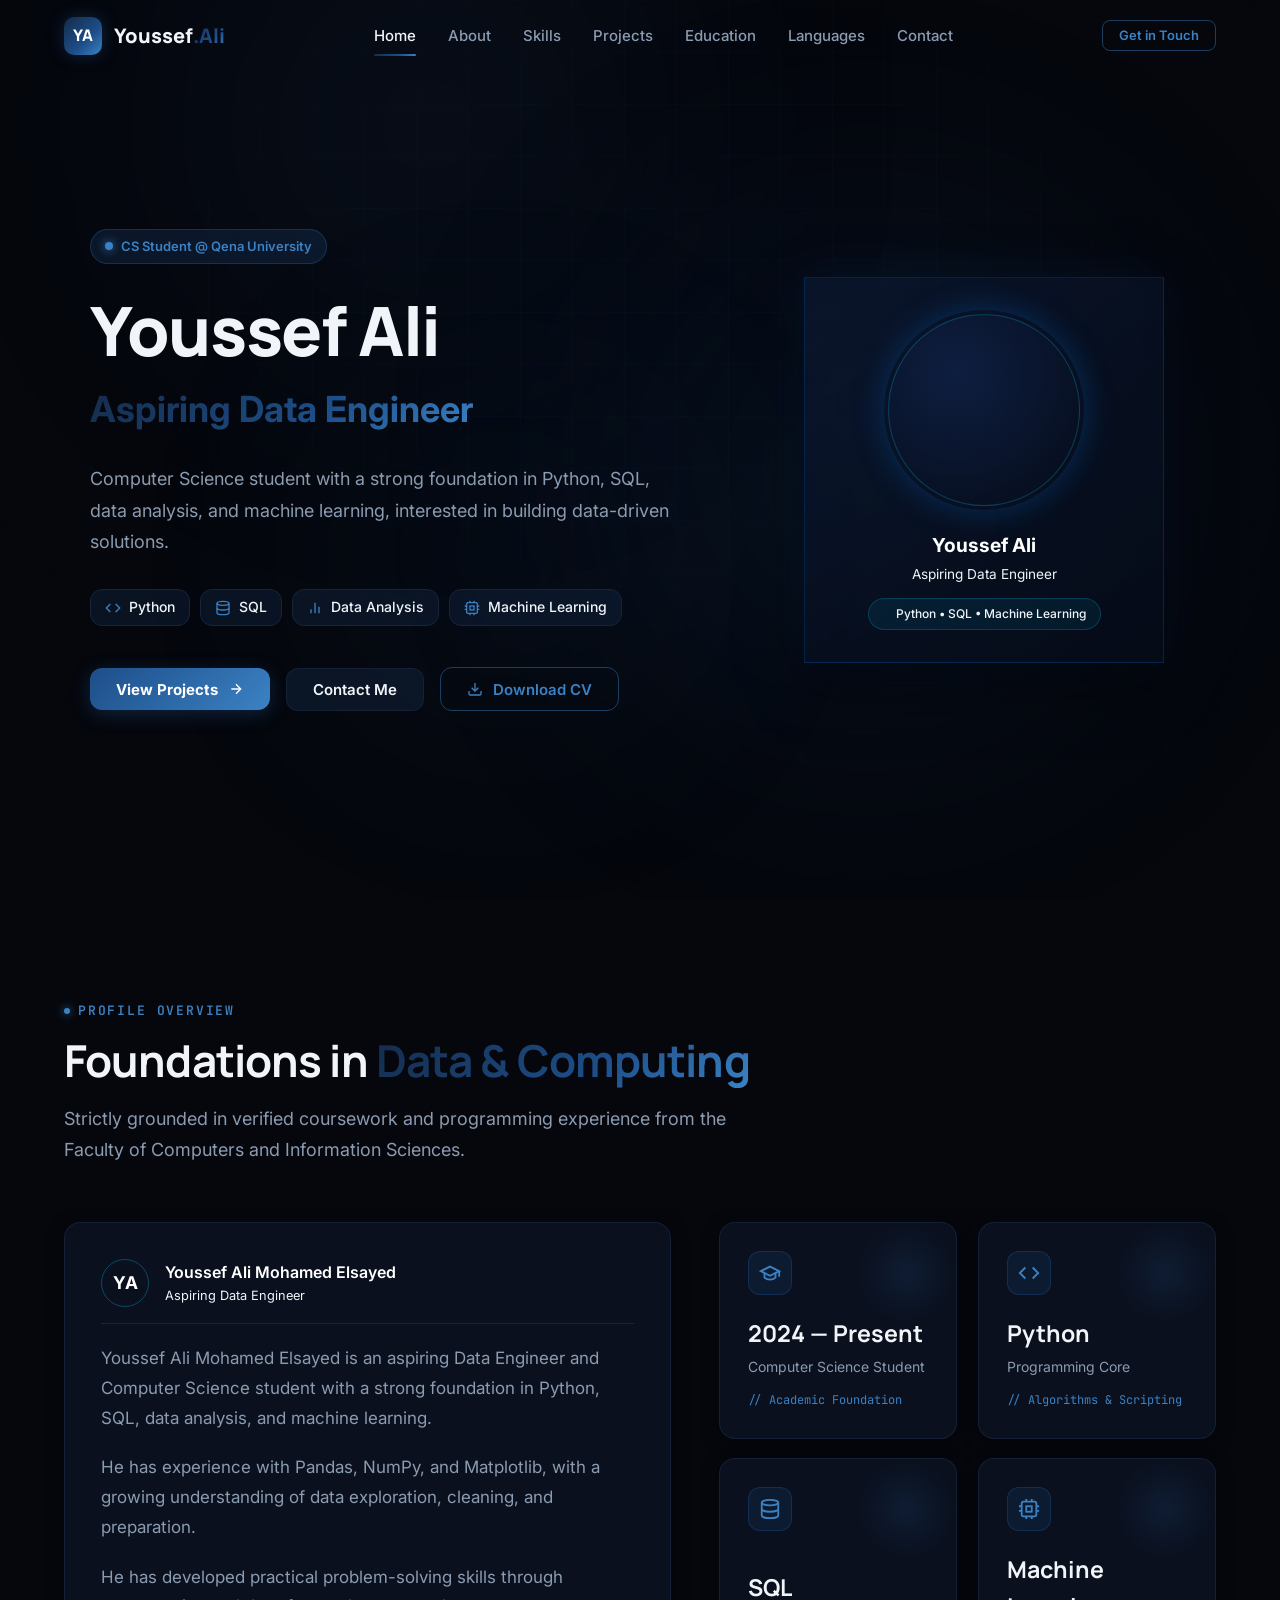
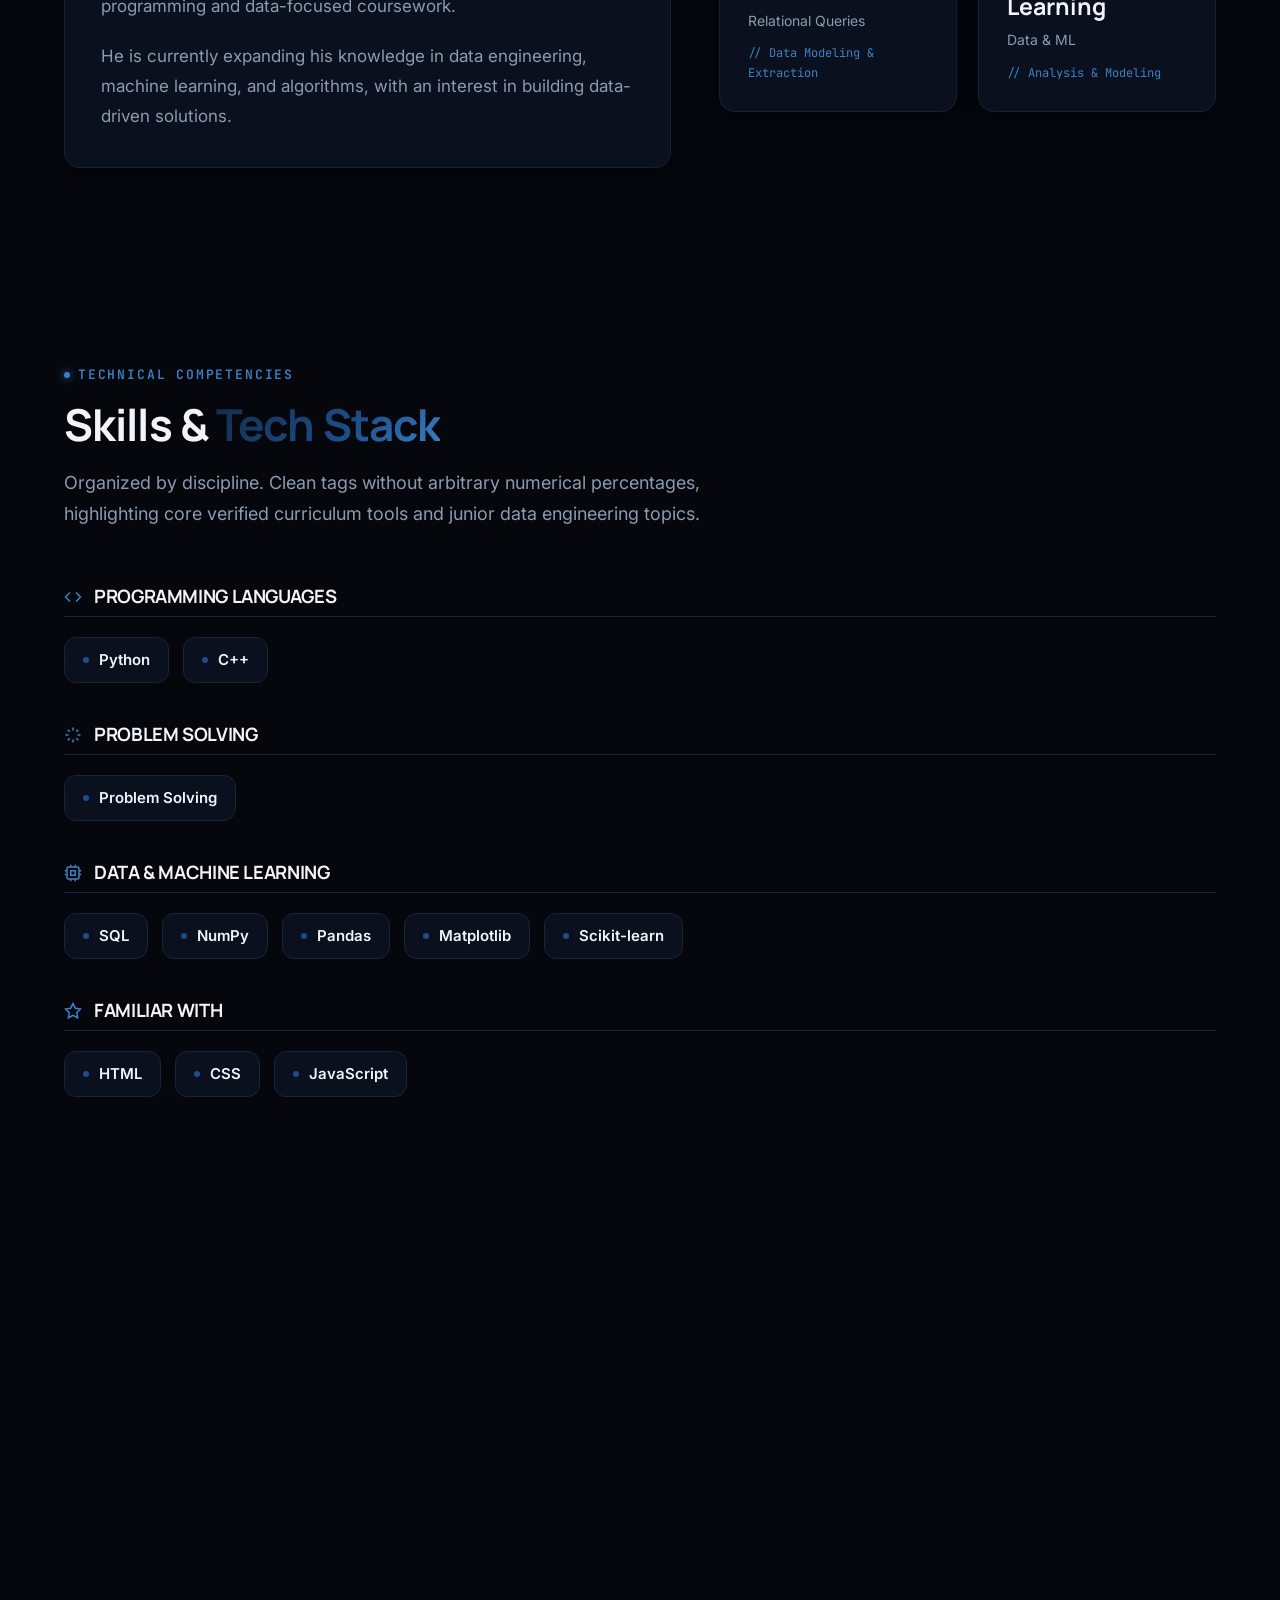
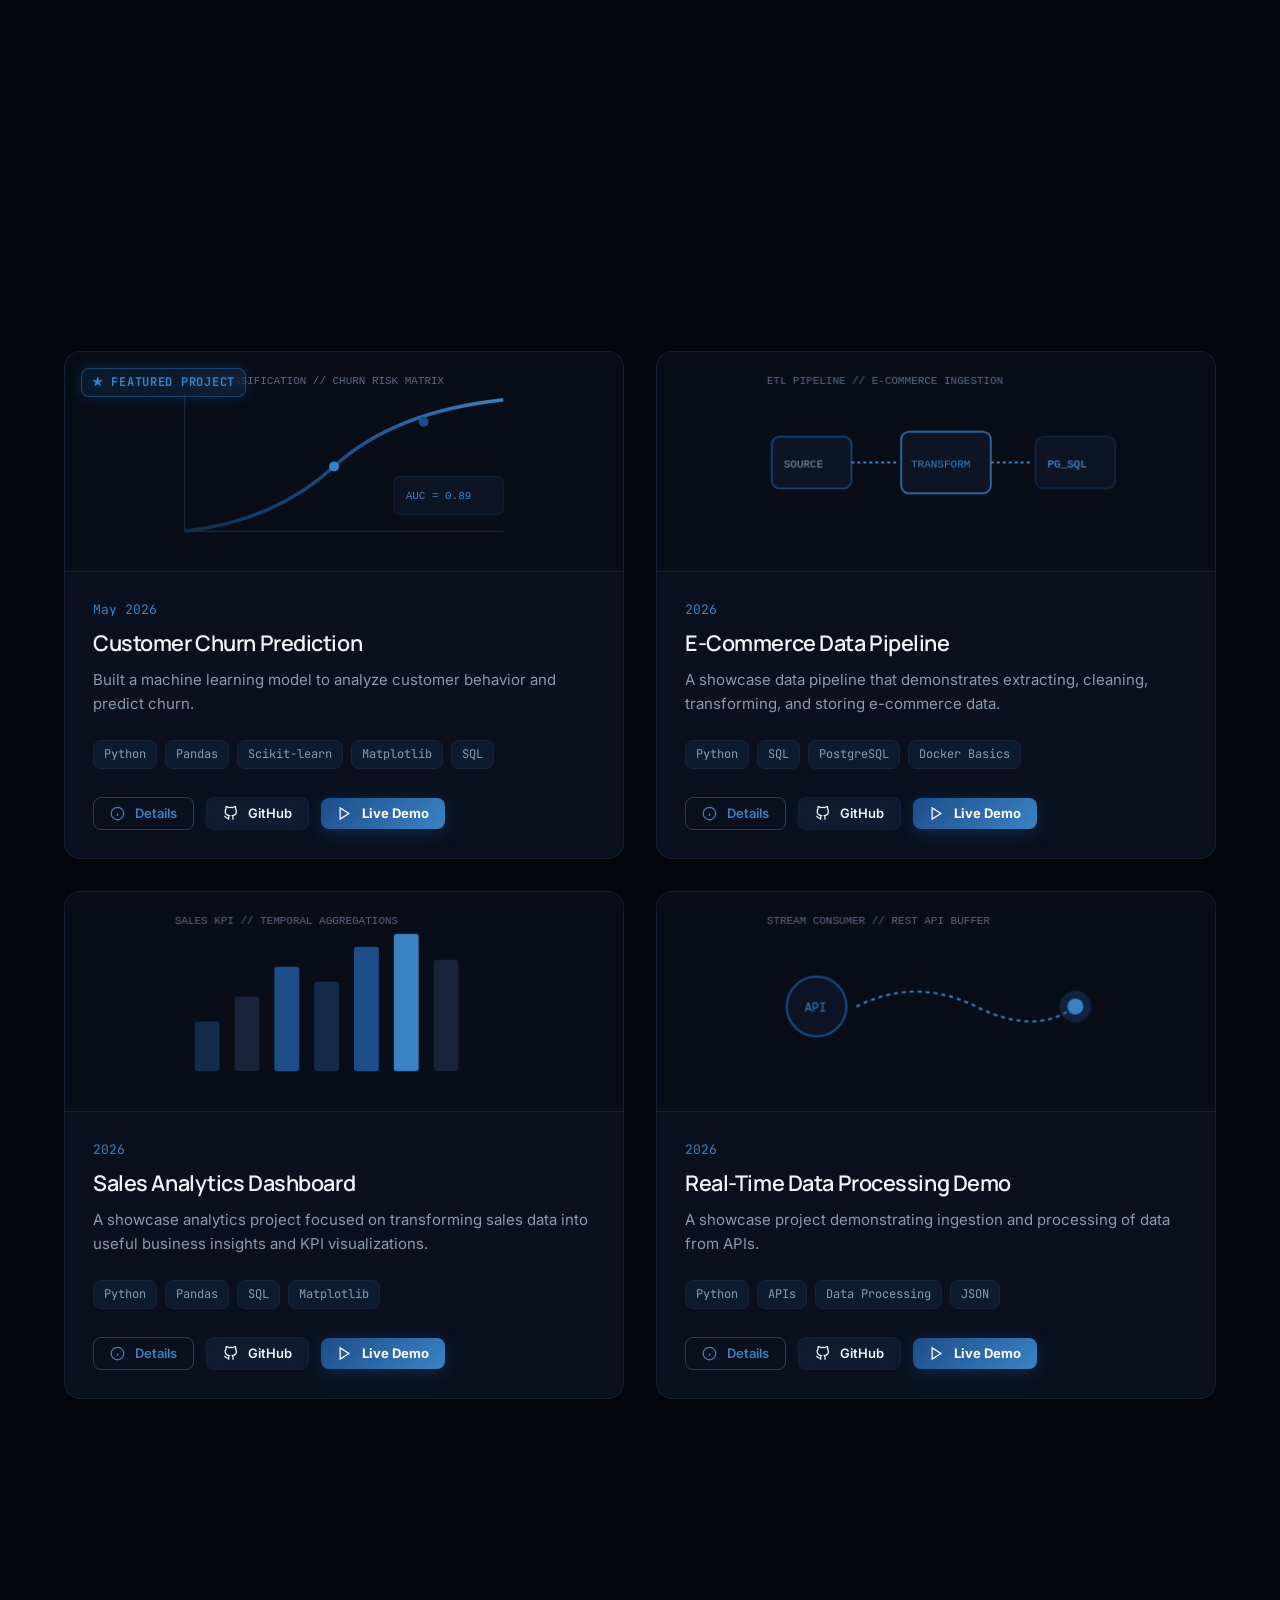
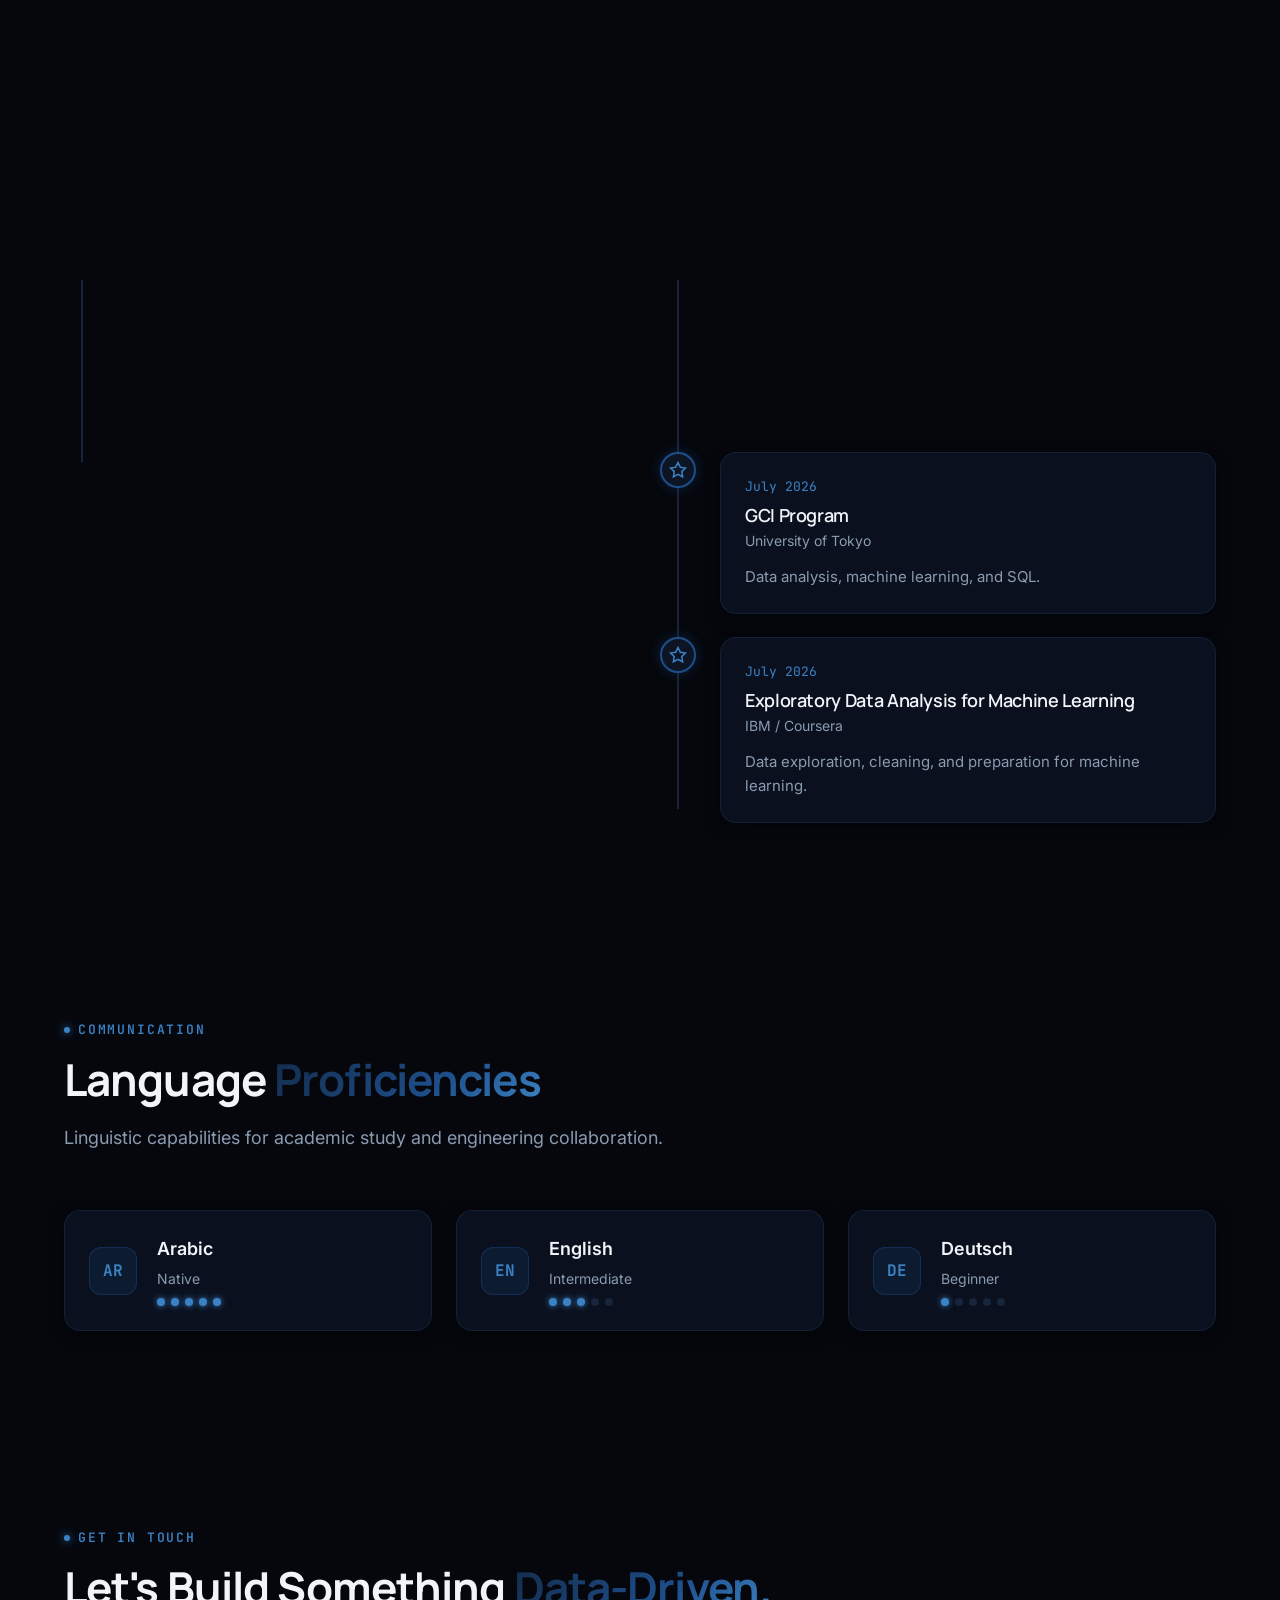
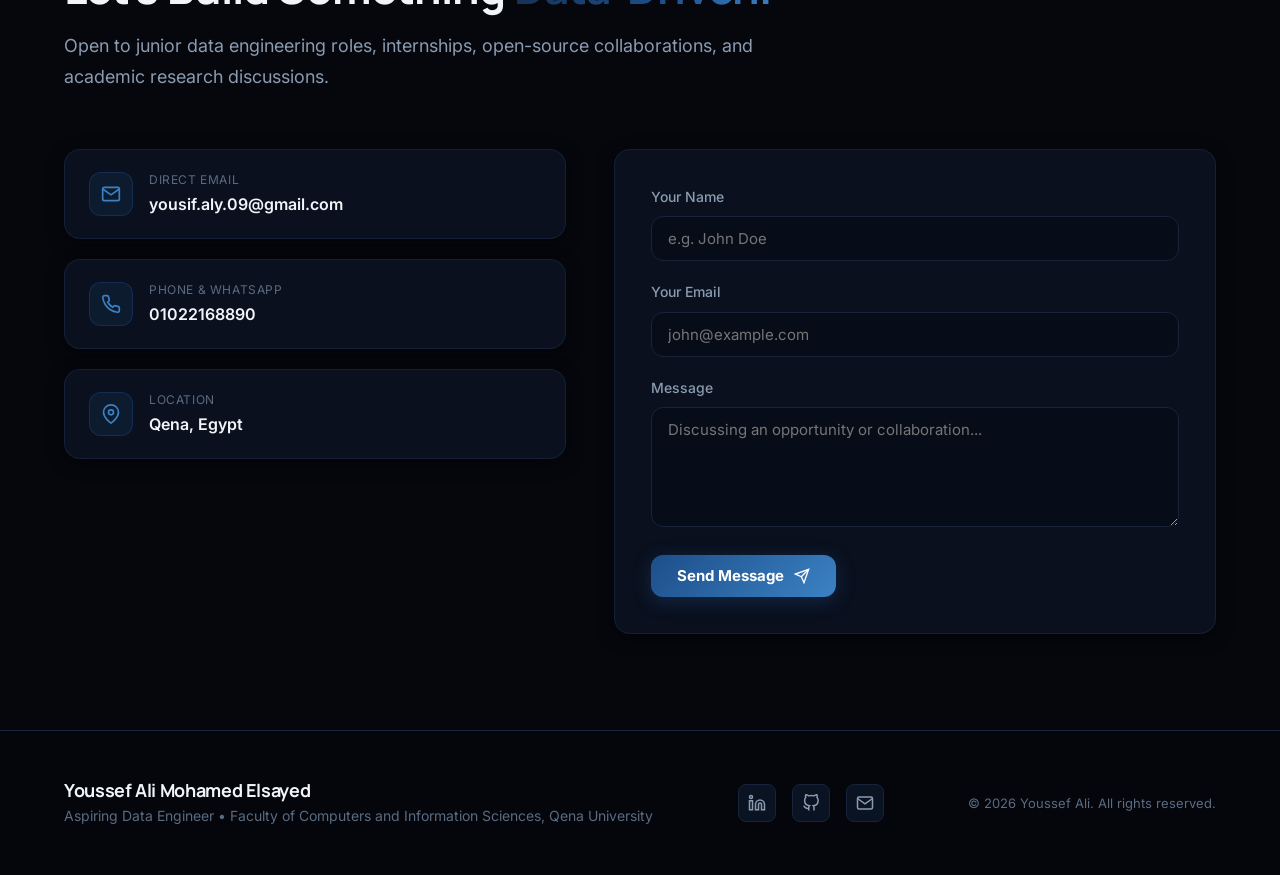
==== index.html @ c4f8dc42 "Add files via upload" ====
<!DOCTYPE html>
<html lang="en">
<head>
  <meta charset="UTF-8">
  <meta name="viewport" content="width=device-width, initial-scale=1.0">
  <meta name="description" content="Production-quality Data Engineer & Computer Science Student portfolio for Youssef Ali Mohamed Elsayed. Focused on Python, SQL, ETL pipelines, and Machine Learning.">
  <meta name="theme-color" content="#05070D">
  <title>Youssef Ali Mohamed Elsayed | Aspiring Data Engineer</title>

  <!-- Google Fonts: Manrope & Inter -->
  <link rel="preconnect" href="https://fonts.googleapis.com">
  <link rel="preconnect" href="https://fonts.gstatic.com" crossorigin>
  <link href="https://fonts.googleapis.com/css2?family=Inter:wght@400;500;600;700&family=JetBrains+Mono:wght@500;600;700&family=Manrope:wght@600;700;800&display=swap" rel="stylesheet">

  <link rel="stylesheet" href="css/styles.css">
</head>
<body>

  <!-- Ambient Aurora Background Layer (Black + Navy Blue System) -->
  <div class="aurora-container" aria-hidden="true">
    <div class="aurora-blob aurora-blob-1"></div>
    <div class="aurora-blob aurora-blob-2"></div>
    <div class="aurora-blob aurora-blob-3"></div>
    <div class="aurora-grid"></div>
  </div>

  <!-- Main Public Portfolio Site Wrapper -->
  <div class="site-wrapper">

    <!-- Sticky Navigation Bar (Completely Public, No Admin Link/Button) -->
    <header class="site-header">
      <div class="container nav-container">
        <div class="brand-logo" aria-label="Youssef Ali">
          <div class="logo-badge">YA</div>
          <span>Youssef<span class="text-gradient">.Ali</span></span>
        </div>

        <nav class="nav-links" aria-label="Main Navigation">
          <a href="#home" class="nav-link active">Home</a>
          <a href="#about" class="nav-link">About</a>
          <a href="#skills" class="nav-link">Skills</a>
          <a href="#projects" class="nav-link">Projects</a>
          <a href="#education" class="nav-link">Education</a>
          <a href="#languages" class="nav-link">Languages</a>
          <a href="#contact" class="nav-link">Contact</a>
        </nav>

        <div class="nav-actions">
          <a href="#contact" class="btn btn-outline-navy btn-sm" style="display: inline-flex;">
            <span>Get in Touch</span>
          </a>

          <button type="button" class="mobile-nav-toggle" aria-label="Open mobile navigation menu">
            <span></span>
            <span></span>
            <span></span>
          </button>
        </div>
      </div>

      <!-- Mobile Navigation Drawer -->
      <div class="mobile-drawer" aria-label="Mobile Navigation">
        <div class="mobile-nav-list">
          <a href="#home" class="mobile-nav-link active">Home</a>
          <a href="#about" class="mobile-nav-link">About</a>
          <a href="#skills" class="mobile-nav-link">Skills</a>
          <a href="#projects" class="mobile-nav-link">Projects</a>
          <a href="#education" class="mobile-nav-link">Education</a>
          <a href="#languages" class="mobile-nav-link">Languages</a>
          <a href="#contact" class="mobile-nav-link">Contact</a>
        </div>
      </div>
    </header>

    <main>
      <!-- 1. Hero Section with Rich Staggered Entrance Animations -->
      <section id="home" class="hero-section">
        <div class="container">
          <div class="hero-grid">
            <div class="hero-content">
              <div class="hero-badge-pill scroll-reveal">
                <span class="hero-badge-pulse"></span>
                <span id="hero-badge-text">CS Student @ Qena University</span>
              </div>

              <h1 class="hero-title scroll-reveal reveal-delay-1" id="hero-name">Youssef Ali</h1>
              <div class="hero-subtitle text-gradient scroll-reveal reveal-delay-2" id="hero-title">Aspiring Data Engineer</div>

              <p class="hero-description scroll-reveal reveal-delay-3" id="hero-desc">
                Computer Science student with a strong foundation in Python, SQL, data analysis, and machine learning, interested in building data-driven solutions.
              </p>

              <!-- Relevant Technology Highlights -->
              <div class="tech-pills scroll-reveal reveal-delay-4">
                <div class="tech-pill">
                  <svg width="16" height="16" viewBox="0 0 24 24" fill="none" stroke="currentColor" stroke-width="2"><polyline points="16 18 22 12 16 6"/><polyline points="8 6 2 12 8 18"/></svg>
                  <span>Python</span>
                </div>
                <div class="tech-pill">
                  <svg width="16" height="16" viewBox="0 0 24 24" fill="none" stroke="currentColor" stroke-width="2"><ellipse cx="12" cy="5" rx="9" ry="3"/><path d="M21 12c0 1.66-4 3-9 3s-9-1.34-9-3"/><path d="M3 5v14c0 1.66 4 3 9 3s9-1.34 9-3V5"/></svg>
                  <span>SQL</span>
                </div>
                <div class="tech-pill">
                  <svg width="16" height="16" viewBox="0 0 24 24" fill="none" stroke="currentColor" stroke-width="2"><line x1="18" y1="20" x2="18" y2="10"/><line x1="12" y1="20" x2="12" y2="4"/><line x1="6" y1="20" x2="6" y2="14"/></svg>
                  <span>Data Analysis</span>
                </div>
                <div class="tech-pill">
                  <svg width="16" height="16" viewBox="0 0 24 24" fill="none" stroke="currentColor" stroke-width="2"><rect x="4" y="4" width="16" height="16" rx="2"/><rect x="9" y="9" width="6" height="6"/><path d="M9 1v3M15 1v3M9 20v3M15 20v3M20 9h3M20 14h3M1 9h3M1 14h3"/></svg>
                  <span>Machine Learning</span>
                </div>
              </div>

              <!-- Call To Actions -->
              <div class="hero-cta-group scroll-reveal reveal-delay-5">
                <a href="#projects" class="btn btn-primary">
                  <span>View Projects</span>
                  <svg width="16" height="16" viewBox="0 0 24 24" fill="none" stroke="currentColor" stroke-width="2"><line x1="5" y1="12" x2="19" y2="12"/><polyline points="12 5 19 12 12 19"/></svg>
                </a>
                <a href="#contact" class="btn btn-secondary">
                  <span>Contact Me</span>
                </a>
                <a href="assets/Youssef_Ali_CV (1).docx" download="Youssef_Ali_CV (1).docx" class="btn btn-outline-navy" id="hero-cv-btn" aria-label="Download CV">
                  <svg width="16" height="16" viewBox="0 0 24 24" fill="none" stroke="currentColor" stroke-width="2"><path d="M21 15v4a2 2 0 0 1-2 2H5a2 2 0 0 1-2-2v-4"/><polyline points="7 10 12 15 17 10"/><line x1="12" y1="15" x2="12" y2="3"/></svg>
                  <span>Download CV</span>
                </a>
              </div>
            </div>

            <!-- Profile Portrait Visual (Uploaded portrait or default monogram fallback) -->
            <div class="hero-visual-col scroll-reveal reveal-delay-3" id="hero-profile-container">
              <!-- Injected via JavaScript -->
            </div>
          </div>
        </div>
      </section>

      <!-- 2. About & Bento Quick Stats -->
      <section id="about" class="section">
        <div class="container">
          <div class="section-header scroll-reveal">
            <div class="section-tag">Profile Overview</div>
            <h2 class="section-title">Foundations in <span class="text-gradient">Data & Computing</span></h2>
            <p class="section-subtitle">
              Strictly grounded in verified coursework and programming experience from the Faculty of Computers and Information Sciences.
            </p>
          </div>

          <div class="about-grid">
            <div class="glass-card about-content-card scroll-reveal">
              <div class="about-author-badge" id="about-author-badge" style="display: flex; align-items: center; gap: 1rem; margin-bottom: 1.25rem; padding-bottom: 1rem; border-bottom: 1px solid rgba(255,255,255,0.08);">
                <!-- Injected via JavaScript -->
              </div>
              <div class="about-text" id="about-paragraphs">
                <!-- Injected via JavaScript from CV Source -->
              </div>
            </div>

            <div class="bento-stats-grid" id="bento-stats-container">
              <!-- Bento Stats Injected via JavaScript -->
            </div>
          </div>
        </div>
      </section>

      <!-- 3. Skills / Tech Stack Section (Organized into Categories, NO Percentages) -->
      <section id="skills" class="section">
        <div class="container">
          <div class="section-header scroll-reveal">
            <div class="section-tag">Technical Competencies</div>
            <h2 class="section-title">Skills & <span class="text-gradient">Tech Stack</span></h2>
            <p class="section-subtitle">
              Organized by discipline. Clean tags without arbitrary numerical percentages, highlighting core verified curriculum tools and junior data engineering topics.
            </p>
          </div>

          <!-- Categorized Skills Container (Populated via JS) -->
          <div id="skills-categories-container">
            <!-- Injected by renderCategorizedSkills() -->
          </div>

          <!-- Skills Note -->
          <div class="showcase-disclaimer scroll-reveal">
            <svg width="20" height="20" viewBox="0 0 24 24" fill="none" stroke="currentColor" stroke-width="2"><circle cx="12" cy="12" r="10"/><line x1="12" y1="8" x2="12" y2="12"/><line x1="12" y1="16" x2="12.01" y2="16"/></svg>
            <div>
              <strong>Technical Background:</strong> Skills reflect computer science coursework, algorithmic problem solving, and junior data engineering tools.
            </div>
          </div>
        </div>
      </section>

      <!-- 4. Featured & Showcase Projects -->
      <section id="projects" class="section">
        <div class="container">
          <div class="section-header scroll-reveal">
            <div class="section-tag">Engineering Showcase</div>
            <h2 class="section-title">Selected <span class="text-gradient">Data Projects</span></h2>
            <p class="section-subtitle">
              Featuring verified machine learning research alongside architectural showcase pipelines for ingestion, cleaning, and analytics.
            </p>
          </div>

          <div class="projects-grid" id="projects-grid-container">
            <!-- Rendered via JS -->
          </div>
        </div>
      </section>

      <!-- 5. Education & Courses -->
      <section id="education" class="section">
        <div class="container">
          <div class="section-header scroll-reveal">
            <div class="section-tag">Academic Timeline</div>
            <h2 class="section-title">Education & <span class="text-gradient">Specializations</span></h2>
            <p class="section-subtitle">
              University degree coursework and internationally recognized specialized training programs.
            </p>
          </div>

          <div class="edu-courses-grid">
            <div>
              <h3 class="timeline-column-title scroll-reveal">
                <svg width="20" height="20" viewBox="0 0 24 24" fill="none" stroke="currentColor" stroke-width="2"><path d="M22 10v6M2 10l10-5 10 5-10 5z"/><path d="M6 12v5c3 3 9 3 12 0v-5"/></svg>
                University Education
              </h3>
              <div class="timeline-list" id="education-timeline">
                <!-- Rendered via JS -->
              </div>
            </div>

            <div>
              <h3 class="timeline-column-title scroll-reveal">
                <svg width="20" height="20" viewBox="0 0 24 24" fill="none" stroke="currentColor" stroke-width="2"><polygon points="12 2 15.09 8.26 22 9.27 17 14.14 18.18 21.02 12 17.77 5.82 21.02 7 14.14 2 9.27 8.91 8.26 12 2"/></svg>
                Specialized Programs
              </h3>
              <div class="timeline-list" id="courses-timeline">
                <!-- Rendered via JS -->
              </div>
            </div>
          </div>
        </div>
      </section>

      <!-- 6. Languages -->
      <section id="languages" class="section">
        <div class="container">
          <div class="section-header scroll-reveal">
            <div class="section-tag">Communication</div>
            <h2 class="section-title">Language <span class="text-gradient">Proficiencies</span></h2>
            <p class="section-subtitle">
              Linguistic capabilities for academic study and engineering collaboration.
            </p>
          </div>

          <div class="languages-grid" id="languages-container">
            <!-- Rendered via JS -->
          </div>
        </div>
      </section>

      <!-- 7. Contact Section -->
      <section id="contact" class="section">
        <div class="container">
          <div class="section-header scroll-reveal">
            <div class="section-tag">Get In Touch</div>
            <h2 class="section-title">Let's Build Something <span class="text-gradient">Data-Driven.</span></h2>
            <p class="section-subtitle">
              Open to junior data engineering roles, internships, open-source collaborations, and academic research discussions.
            </p>
          </div>

          <div class="contact-grid">
            <!-- Contact Information Cards -->
            <div class="contact-info-list">
              <a href="mailto:yousif.aly.09@gmail.com" class="glass-card contact-item-card scroll-reveal">
                <div class="contact-icon-box">
                  <svg width="20" height="20" viewBox="0 0 24 24" fill="none" stroke="currentColor" stroke-width="2"><path d="M4 4h16c1.1 0 2 .9 2 2v12c0 1.1-.9 2-2 2H4c-1.1 0-2-.9-2-2V6c0-1.1.9-2 2-2z"/><polyline points="22,6 12,13 2,6"/></svg>
                </div>
                <div>
                  <div class="contact-item-label">Direct Email</div>
                  <div class="contact-item-value" id="contact-email">yousif.aly.09@gmail.com</div>
                </div>
              </a>

              <a href="tel:01022168890" class="glass-card contact-item-card scroll-reveal">
                <div class="contact-icon-box">
                  <svg width="20" height="20" viewBox="0 0 24 24" fill="none" stroke="currentColor" stroke-width="2"><path d="M22 16.92v3a2 2 0 0 1-2.18 2 19.79 19.79 0 0 1-8.63-3.07 19.5 19.5 0 0 1-6-6 19.79 19.79 0 0 1-3.07-8.67A2 2 0 0 1 4.11 2h3a2 2 0 0 1 2 1.72 12.84 12.84 0 0 0 .7 2.81 2 2 0 0 1-.45 2.11L8.09 9.91a16 16 0 0 0 6 6l1.27-1.27a2 2 0 0 1 2.11-.45 12.84 12.84 0 0 0 2.81.7A2 2 0 0 1 22 16.92z"/></svg>
                </div>
                <div>
                  <div class="contact-item-label">Phone & WhatsApp</div>
                  <div class="contact-item-value" id="contact-phone">01022168890</div>
                </div>
              </a>

              <div class="glass-card contact-item-card scroll-reveal">
                <div class="contact-icon-box">
                  <svg width="20" height="20" viewBox="0 0 24 24" fill="none" stroke="currentColor" stroke-width="2"><path d="M21 10c0 7-9 13-9 13s-9-6-9-13a9 9 0 0 1 18 0z"/><circle cx="12" cy="10" r="3"/></svg>
                </div>
                <div>
                  <div class="contact-item-label">Location</div>
                  <div class="contact-item-value" id="contact-location">Qena, Egypt</div>
                </div>
              </div>
            </div>

            <!-- Interactive Message Form -->
            <div class="glass-card contact-form-card scroll-reveal">
              <form id="portfolio-contact-form">
                <div class="form-group">
                  <label class="form-label" for="sender-name">Your Name</label>
                  <input type="text" id="sender-name" class="form-control" placeholder="e.g. John Doe" required>
                </div>

                <div class="form-group">
                  <label class="form-label" for="sender-email">Your Email</label>
                  <input type="email" id="sender-email" class="form-control" placeholder="john@example.com" required>
                </div>

                <div class="form-group">
                  <label class="form-label" for="sender-message">Message</label>
                  <textarea id="sender-message" class="form-control" placeholder="Discussing an opportunity or collaboration..." required></textarea>
                </div>

                <div style="display: flex; align-items: center; justify-content: space-between; flex-wrap: wrap; gap: 1rem;">
                  <button type="submit" class="btn btn-primary">
                    <span>Send Message</span>
                    <svg width="16" height="16" viewBox="0 0 24 24" fill="none" stroke="currentColor" stroke-width="2"><line x1="22" y1="2" x2="11" y2="13"/><polygon points="22 2 15 22 11 13 2 9 22 2"/></svg>
                  </button>

                  <a id="contact-fallback-link" href="#" style="display: none; font-size: 0.8125rem; color: var(--highlight-blue);">
                    Open in default mail client &rarr;
                  </a>
                </div>
              </form>
            </div>
          </div>
        </div>
      </section>
    </main>

    <!-- 8. Clean Minimal Footer (Zero Admin Links) -->
    <footer class="site-footer">
      <div class="container">
        <div class="footer-content">
          <div class="footer-brand">
            <h4>Youssef Ali Mohamed Elsayed</h4>
            <p>Aspiring Data Engineer • Faculty of Computers and Information Sciences, Qena University</p>
          </div>

          <div class="footer-socials">
            <a href="https://linkedin.com/in/youssef-ali-data" class="social-icon-btn link-linkedin" target="_blank" rel="noopener noreferrer" aria-label="LinkedIn Profile">
              <svg width="18" height="18" viewBox="0 0 24 24" fill="none" stroke="currentColor" stroke-width="2"><path d="M16 8a6 6 0 0 1 6 6v7h-4v-7a2 2 0 0 0-2-2 2 2 0 0 0-2 2v7h-4v-7a6 6 0 0 1 6-6z"/><rect x="2" y="9" width="4" height="12"/><circle cx="4" cy="4" r="2"/></svg>
            </a>
            <a href="https://github.com/youssef-ali-data" class="social-icon-btn link-github" target="_blank" rel="noopener noreferrer" aria-label="GitHub Profile">
              <svg width="18" height="18" viewBox="0 0 24 24" fill="none" stroke="currentColor" stroke-width="2"><path d="M9 19c-5 1.5-5-2.5-7-3m14 6v-3.87a3.37 3.37 0 0 0-.94-2.61c3.14-.35 6.44-1.54 6.44-7A5.44 5.44 0 0 0 20 4.77 5.07 5.07 0 0 0 19.91 1S18.73.65 16 2.48a13.38 13.38 0 0 0-7 0C6.27.65 5.09 1 5.09 1A5.07 5.07 0 0 0 5 4.77a5.44 5.44 0 0 0-1.5 3.78c0 5.42 3.3 6.61 6.44 7A3.37 3.37 0 0 0 9 18.13V22"/></svg>
            </a>
            <a href="mailto:yousif.aly.09@gmail.com" class="social-icon-btn" aria-label="Send direct email">
              <svg width="18" height="18" viewBox="0 0 24 24" fill="none" stroke="currentColor" stroke-width="2"><path d="M4 4h16c1.1 0 2 .9 2 2v12c0 1.1-.9 2-2 2H4c-1.1 0-2-.9-2-2V6c0-1.1.9-2 2-2z"/><polyline points="22,6 12,13 2,6"/></svg>
            </a>
          </div>

          <div>
            <span style="font-size: 0.8125rem; color: var(--dim-text);">© 2026 Youssef Ali. All rights reserved.</span>
          </div>
        </div>
      </div>
    </footer>
  </div>

  <!-- Shared Project Details / Resume Modal -->
  <div id="project-modal-overlay" class="modal-overlay" role="dialog" aria-modal="true">
    <div class="modal-window">
      <div class="modal-header">
        <h3 class="modal-title" id="modal-project-title">Project Details</h3>
        <button type="button" class="modal-close-btn" aria-label="Close dialog">
          <svg width="18" height="18" viewBox="0 0 24 24" fill="none" stroke="currentColor" stroke-width="2"><line x1="18" y1="6" x2="6" y2="18"/><line x1="6" y1="6" x2="18" y2="18"/></svg>
        </button>
      </div>
      <div class="modal-body" id="modal-project-body">
        <!-- Injected via JS -->
      </div>
    </div>
  </div>

  <!-- Private Admin CMS Component (Accessible exclusively via private route or #admin) -->
  <div id="admin-app-root" class="admin-view-wrapper">
    <!-- Auth Gate / Login Screen -->
    <div id="admin-auth-gate" style="display: none; min-height: 100vh; align-items: center; justify-content: center; padding: 1.5rem;">
      <div class="glass-card" style="max-width: 440px; width: 100%; padding: 2.25rem;">
        <div style="display: flex; align-items: center; gap: 0.75rem; margin-bottom: 1.5rem;">
          <div class="logo-badge">CMS</div>
          <div>
            <h3 style="font-size: 1.25rem;">Admin Authentication</h3>
            <p style="font-size: 0.8125rem;">Private Portfolio Content Management</p>
          </div>
        </div>

        <form id="admin-login-form">
          <div class="form-group">
            <label class="form-label" for="admin-username">Username or Email</label>
            <input type="text" id="admin-username" class="form-control" value="" placeholder="Enter username or email" required autocomplete="username">
          </div>
          <div class="form-group">
            <label class="form-label" for="admin-password">Password</label>
            <input type="password" id="admin-password" class="form-control" value="" placeholder="Enter password" required autocomplete="current-password">
          </div>

          <div style="display: flex; flex-direction: column; gap: 0.75rem; margin-top: 1.5rem;">
            <button type="submit" class="btn btn-primary" style="width: 100%;">
              <span>Sign In to Dashboard</span>
            </button>
            <a href="#home" class="btn btn-secondary btn-sm" style="width: 100%; text-align: center;">
              <span>&larr; Back to Public Portfolio</span>
            </a>
          </div>
        </form>
      </div>
    </div>

    <!-- Authenticated CMS Dashboard -->
    <div id="admin-dashboard-container" style="display: none;">
      <!-- Dashboard Topbar -->
      <div class="admin-topbar">
        <div class="admin-brand">
          <div class="logo-badge" style="width: 32px; height: 32px; font-size: 0.875rem;">YA</div>
          <span>Portfolio CMS</span>
          <span class="admin-badge">PRIVATE</span>
        </div>

        <div class="admin-topbar-actions">
          <button type="button" class="btn btn-secondary btn-sm" id="admin-exit-btn">
            <svg width="15" height="15" viewBox="0 0 24 24" fill="none" stroke="currentColor" stroke-width="2"><path d="M15 3h4a2 2 0 0 1 2 2v14a2 2 0 0 1-2 2h-4"/><polyline points="10 17 15 12 10 7"/><line x1="15" y1="12" x2="3" y2="12"/></svg>
            <span>Exit to Portfolio</span>
          </button>
          <button type="button" class="btn btn-outline-navy btn-sm" id="admin-logout-btn">
            <span>Sign Out</span>
          </button>
        </div>
      </div>

      <!-- Dashboard Layout: Sidebar + Main Content -->
      <div class="admin-layout">
        <aside class="admin-sidebar">
          <a href="#" class="admin-nav-item active" data-tab="overview">
            <svg width="18" height="18" viewBox="0 0 24 24" fill="none" stroke="currentColor" stroke-width="2"><rect x="3" y="3" width="7" height="7"/><rect x="14" y="3" width="7" height="7"/><rect x="14" y="14" width="7" height="7"/><rect x="3" y="14" width="7" height="7"/></svg>
            <span>Overview</span>
          </a>
          <a href="#" class="admin-nav-item" data-tab="projects">
            <svg width="18" height="18" viewBox="0 0 24 24" fill="none" stroke="currentColor" stroke-width="2"><path d="M22 19a2 2 0 0 1-2 2H4a2 2 0 0 1-2-2V5a2 2 0 0 1 2-2h5l2 3h9a2 2 0 0 1 2 2z"/></svg>
            <span>Projects CRUD</span>
          </a>
          <a href="#" class="admin-nav-item" data-tab="skills">
            <svg width="18" height="18" viewBox="0 0 24 24" fill="none" stroke="currentColor" stroke-width="2"><polyline points="16 18 22 12 16 6"/><polyline points="8 6 2 12 8 18"/></svg>
            <span>Skills Manager</span>
          </a>
          <a href="#" class="admin-nav-item" data-tab="profile">
            <svg width="18" height="18" viewBox="0 0 24 24" fill="none" stroke="currentColor" stroke-width="2"><path d="M20 21v-2a4 4 0 0 0-4-4H8a4 4 0 0 0-4 4v2"/><circle cx="12" cy="7" r="4"/></svg>
            <span>Profile & Portrait</span>
          </a>
          <a href="#" class="admin-nav-item" data-tab="cv">
            <svg width="18" height="18" viewBox="0 0 24 24" fill="none" stroke="currentColor" stroke-width="2"><path d="M14 2H6a2 2 0 0 0-2 2v16a2 2 0 0 0 2 2h12a2 2 0 0 0 2-2V8z"/><polyline points="14 2 14 8 20 8"/><line x1="16" y1="13" x2="8" y2="13"/><line x1="16" y1="17" x2="8" y2="17"/><polyline points="10 9 9 9 8 9"/></svg>
            <span>CV Management</span>
          </a>
          <a href="#" class="admin-nav-item" data-tab="education">
            <svg width="18" height="18" viewBox="0 0 24 24" fill="none" stroke="currentColor" stroke-width="2"><path d="M22 10v6M2 10l10-5 10 5-10 5z"/><path d="M6 12v5c3 3 9 3 12 0v-5"/></svg>
            <span>Education & Courses</span>
          </a>
          <a href="#" class="admin-nav-item" data-tab="backups">
            <svg width="18" height="18" viewBox="0 0 24 24" fill="none" stroke="currentColor" stroke-width="2"><path d="M21 15v4a2 2 0 0 1-2 2H5a2 2 0 0 1-2-2v-4"/><polyline points="7 10 12 15 17 10"/><line x1="12" y1="15" x2="12" y2="3"/></svg>
            <span>Backups & JSON</span>
          </a>
        </aside>

        <main class="admin-main-content">
          <!-- Pane 1: Overview -->
          <div id="pane-overview" class="admin-pane active">
            <div class="pane-header">
              <div>
                <h2>Portfolio Analytics & Status</h2>
                <p>Black + Navy Blue System • Content health & verification metrics.</p>
              </div>
            </div>

            <div class="admin-kpi-grid" id="admin-kpi-summary">
              <!-- KPI cards rendered dynamically -->
            </div>

            <div class="glass-card" style="padding: 1.75rem; margin-top: 1.5rem;">
              <h3 style="font-size: 1.125rem; margin-bottom: 0.75rem;">Content Integrity & Non-Fabrication Rules</h3>
              <p style="font-size: 0.9375rem; line-height: 1.7; color: var(--secondary-text);">
                This CMS guarantees that Youssef Ali Mohamed Elsayed's verified CV remains strictly factual.
                Manage and update all portfolio projects, skills, profile information, and credentials directly from this unified dashboard.
                Skills are organized cleanly without fabricated proficiency percentages. All updates persist locally and synchronize live.
              </p>
            </div>
          </div>

          <!-- Pane 2: Projects CRUD -->
          <div id="pane-projects" class="admin-pane">
            <div class="pane-header">
              <div>
                <h2>Projects Management</h2>
                <p>Add, edit, reorder, or toggle visibility for portfolio projects.</p>
              </div>
              <button type="button" class="btn btn-primary btn-sm" id="btn-add-new-project">
                <svg width="16" height="16" viewBox="0 0 24 24" fill="none" stroke="currentColor" stroke-width="2"><line x1="12" y1="5" x2="12" y2="19"/><line x1="5" y1="12" x2="19" y2="12"/></svg>
                <span>Add Project</span>
              </button>
            </div>

            <div id="admin-projects-list">
              <!-- Project cards rendered dynamically -->
            </div>
          </div>

          <!-- Pane 3: Skills Manager (NO PERCENTAGES) -->
          <div id="pane-skills" class="admin-pane">
            <div class="pane-header">
              <div>
                <h2>Skills Management</h2>
                <p>Manage skill names, categories, display order, and visibility (no percentages or proficiency meters).</p>
              </div>
              <button type="button" class="btn btn-primary btn-sm" id="btn-add-new-skill">
                <svg width="16" height="16" viewBox="0 0 24 24" fill="none" stroke="currentColor" stroke-width="2"><line x1="12" y1="5" x2="12" y2="19"/><line x1="5" y1="12" x2="19" y2="12"/></svg>
                <span>Add Skill</span>
              </button>
            </div>

            <div id="admin-skills-list">
              <!-- Skills cards rendered dynamically -->
            </div>
          </div>

          <!-- Pane 4: Profile Editor -->
          <div id="pane-profile" class="admin-pane">
            <div class="pane-header">
              <div>
                <h2>Profile & Portrait Management</h2>
                <p>Modify display names, headlines, bio statements, contact links, and uploaded portrait image.</p>
              </div>
            </div>

            <!-- Profile Image Upload Component -->
            <div class="glass-card" style="padding: 1.5rem; margin-bottom: 1.5rem;">
              <h3 style="font-size: 1.1rem; margin-bottom: 0.35rem; color: #fff;">Profile Portrait Image</h3>
              <p style="font-size: 0.85rem; color: var(--color-slate-muted); margin-bottom: 1.25rem;">
                Upload a portrait image to display across the public portfolio Hero and About areas. Supported formats: JPG, JPEG, PNG, WEBP (Max 10MB).
              </p>
              <div style="display: flex; gap: 1.5rem; align-items: center; flex-wrap: wrap;">
                <div id="admin-profile-img-preview-box" class="admin-image-preview-box">
                  <!-- Image or Fallback Initial -->
                </div>
                <div style="display: flex; flex-direction: column; gap: 0.75rem;">
                  <div style="display: flex; gap: 0.75rem; flex-wrap: wrap;">
                    <label class="btn btn-outline-navy btn-sm" style="cursor: pointer; margin: 0;">
                      <input type="file" id="admin-profile-img-input" accept="image/jpeg,image/png,image/webp,image/jpg" style="display: none;">
                      <svg width="15" height="15" viewBox="0 0 24 24" fill="none" stroke="currentColor" stroke-width="2"><path d="M21 15v4a2 2 0 0 1-2 2H5a2 2 0 0 1-2-2v-4"/><polyline points="17 8 12 3 7 8"/><line x1="12" y1="3" x2="12" y2="15"/></svg>
                      <span id="admin-profile-img-upload-btn-text">Upload Image</span>
                    </label>
                    <button type="button" id="admin-profile-img-remove-btn" class="btn btn-secondary btn-sm" style="display: none;">
                      <svg width="15" height="15" viewBox="0 0 24 24" fill="none" stroke="currentColor" stroke-width="2"><polyline points="3 6 5 6 21 6"/><path d="M19 6v14a2 2 0 0 1-2 2H7a2 2 0 0 1-2-2V6m3 0V4a2 2 0 0 1 2-2h4a2 2 0 0 1 2 2v2"/></svg>
                      <span>Remove Image</span>
                    </button>
                  </div>
                  <div id="admin-profile-img-status" style="font-size: 0.8rem; color: var(--color-slate-muted);">
                    No custom portrait uploaded. Using default monogram fallback.
                  </div>
                </div>
              </div>
            </div>

            <div class="glass-card" style="padding: 2rem;">
              <form id="admin-profile-form">
                <div style="display: grid; grid-template-columns: 1fr 1fr; gap: 1.25rem;">
                  <div class="form-group">
                    <label class="form-label">Full Name</label>
                    <input type="text" class="form-control" id="prof-fullname" required>
                  </div>
                  <div class="form-group">
                    <label class="form-label">Display Short Name</label>
                    <input type="text" class="form-control" id="prof-shortname" required>
                  </div>
                </div>

                <div style="display: grid; grid-template-columns: 1fr 1fr; gap: 1.25rem;">
                  <div class="form-group">
                    <label class="form-label">Professional Title</label>
                    <input type="text" class="form-control" id="prof-title" required>
                  </div>
                  <div class="form-group">
                    <label class="form-label">Badge Pill Label</label>
                    <input type="text" class="form-control" id="prof-badge" required>
                  </div>
                </div>

                <div class="form-group">
                  <label class="form-label">Hero Supporting Text</label>
                  <textarea class="form-control" id="prof-hero" rows="2" required></textarea>
                </div>

                <div style="display: grid; grid-template-columns: 1fr 1fr 1fr; gap: 1.25rem;">
                  <div class="form-group">
                    <label class="form-label">Email</label>
                    <input type="email" class="form-control" id="prof-email" required>
                  </div>
                  <div class="form-group">
                    <label class="form-label">Phone</label>
                    <input type="text" class="form-control" id="prof-phone" required>
                  </div>
                  <div class="form-group">
                    <label class="form-label">Location</label>
                    <input type="text" class="form-control" id="prof-location" required>
                  </div>
                </div>

                <div style="display: grid; grid-template-columns: 1fr 1fr; gap: 1.25rem;">
                  <div class="form-group">
                    <label class="form-label">LinkedIn Profile URL</label>
                    <input type="url" class="form-control" id="prof-linkedin">
                  </div>
                  <div class="form-group">
                    <label class="form-label">GitHub Profile URL</label>
                    <input type="url" class="form-control" id="prof-github">
                  </div>
                </div>

                <div style="margin-top: 1.5rem; text-align: right;">
                  <button type="submit" class="btn btn-primary">Save Profile Changes</button>
                </div>
              </form>
            </div>
          </div>

          <!-- Pane 5: Education & Courses -->
          <div id="pane-education" class="admin-pane">
            <div class="pane-header">
              <div>
                <h2>Education & Specialized Courses</h2>
                <p>Manage university degrees and verified certificates.</p>
              </div>
            </div>

            <h3 style="font-size: 1.125rem; margin-bottom: 1rem; color: var(--highlight-blue);">University Degrees</h3>
            <div id="admin-education-list" style="margin-bottom: 2rem;">
              <!-- Rendered via JS -->
            </div>

            <h3 style="font-size: 1.125rem; margin-bottom: 1rem; color: var(--highlight-blue);">Specialized Courses & Programs</h3>
            <div id="admin-courses-list">
              <!-- Rendered via JS -->
            </div>
          </div>

          <!-- Pane: CV Management -->
          <div id="pane-cv" class="admin-pane">
            <div class="pane-header">
              <div>
                <h2>CV / Resume Document Management</h2>
                <p>Manage the document downloaded by visitors from the "Download CV" button on the portfolio.</p>
              </div>
            </div>

            <div class="glass-card" style="padding: 2rem;">
              <div style="display: flex; align-items: flex-start; justify-content: space-between; flex-wrap: wrap; gap: 1.5rem; margin-bottom: 2rem; padding-bottom: 1.5rem; border-bottom: 1px solid rgba(255,255,255,0.08);">
                <div style="display: flex; gap: 1.25rem; align-items: center;">
                  <div class="admin-cv-icon-box">
                    <svg width="28" height="28" viewBox="0 0 24 24" fill="none" stroke="currentColor" stroke-width="2"><path d="M14 2H6a2 2 0 0 0-2 2v16a2 2 0 0 0 2 2h12a2 2 0 0 0 2-2V8z"/><polyline points="14 2 14 8 20 8"/><line x1="16" y1="13" x2="8" y2="13"/><line x1="16" y1="17" x2="8" y2="17"/><polyline points="10 9 9 9 8 9"/></svg>
                  </div>
                  <div>
                    <div style="display: flex; align-items: center; gap: 0.75rem; margin-bottom: 0.25rem; flex-wrap: wrap;">
                      <h3 id="admin-cv-filename" style="font-size: 1.15rem; color: #fff; margin: 0;">Youssef_Ali_CV (1).docx</h3>
                      <span class="badge" id="admin-cv-status-badge" style="background: rgba(40, 167, 69, 0.2); color: #28a745; border: 1px solid rgba(40, 167, 69, 0.4);">Active CV</span>
                    </div>
                    <p id="admin-cv-meta" style="font-size: 0.85rem; color: var(--color-slate-muted); margin: 0;">
                      Size: 37 KB • Word Document (.docx)
                    </p>
                  </div>
                </div>

                <div style="display: flex; gap: 0.75rem; flex-wrap: wrap;">
                  <button type="button" id="admin-cv-download-btn" class="btn btn-outline-navy btn-sm">
                    <svg width="15" height="15" viewBox="0 0 24 24" fill="none" stroke="currentColor" stroke-width="2"><path d="M21 15v4a2 2 0 0 1-2 2H5a2 2 0 0 1-2-2v-4"/><polyline points="7 10 12 15 17 10"/><line x1="12" y1="15" x2="12" y2="3"/></svg>
                    <span>Download Active CV</span>
                  </button>
                  <button type="button" id="admin-cv-remove-btn" class="btn btn-secondary btn-sm">
                    <svg width="15" height="15" viewBox="0 0 24 24" fill="none" stroke="currentColor" stroke-width="2"><polyline points="3 6 5 6 21 6"/><path d="M19 6v14a2 2 0 0 1-2 2H7a2 2 0 0 1-2-2V6m3 0V4a2 2 0 0 1 2-2h4a2 2 0 0 1 2 2v2"/></svg>
                    <span>Remove CV</span>
                  </button>
                </div>
              </div>

              <!-- Upload / Replace CV Drop Zone -->
              <div class="admin-cv-upload-zone" id="admin-cv-drop-zone">
                <input type="file" id="admin-cv-file-input" accept=".docx,.pdf,.doc,.rtf" style="display: none;">
                <svg width="36" height="36" viewBox="0 0 24 24" fill="none" stroke="currentColor" stroke-width="1.75" style="color: var(--color-blue-electric); margin-bottom: 0.75rem;"><path d="M21 15v4a2 2 0 0 1-2 2H5a2 2 0 0 1-2-2v-4"/><polyline points="17 8 12 3 7 8"/><line x1="12" y1="3" x2="12" y2="15"/></svg>
                <h4 style="font-size: 1.05rem; color: #fff; margin-bottom: 0.35rem;">Upload New or Replacement CV</h4>
                <p style="font-size: 0.85rem; color: var(--color-slate-muted); max-width: 480px; margin-bottom: 1.25rem;">
                  Select or drag and drop your updated CV document (.docx, .pdf, .doc).
                  The public "Download CV" button will automatically download this file.
                </p>
                <button type="button" class="btn btn-primary btn-sm" id="admin-cv-browse-btn">
                  <span>Browse Files</span>
                </button>
              </div>
            </div>
          </div>

          <!-- Pane 6: Backups & Reset -->
          <div id="pane-backups" class="admin-pane">
            <div class="pane-header">
              <div>
                <h2>Data Backups & Restore</h2>
                <p>Export JSON backups, import configurations, or restore verified factory defaults.</p>
              </div>
            </div>

            <div style="display: grid; grid-template-columns: repeat(auto-fit, minmax(280px, 1fr)); gap: 1.5rem;">
              <div class="glass-card" style="padding: 1.75rem;">
                <h3 style="font-size: 1.125rem; margin-bottom: 0.5rem;">Export JSON</h3>
                <p style="font-size: 0.875rem; margin-bottom: 1.25rem;">Download full portfolio data to a standalone JSON file.</p>
                <button type="button" class="btn btn-primary btn-sm" id="admin-export-json-btn">
                  Download Backup JSON
                </button>
              </div>

              <div class="glass-card" style="padding: 1.75rem;">
                <h3 style="font-size: 1.125rem; margin-bottom: 0.5rem;">Import JSON</h3>
                <p style="font-size: 0.875rem; margin-bottom: 1.25rem;">Restore from an existing JSON backup file.</p>
                <input type="file" id="admin-json-file-input" accept=".json" style="display: none;">
                <button type="button" class="btn btn-secondary btn-sm" id="admin-import-json-btn">
                  Select & Upload JSON
                </button>
              </div>

              <div class="glass-card" style="padding: 1.75rem;">
                <h3 style="font-size: 1.125rem; margin-bottom: 0.5rem; color: #E05252;">Reset to CV Defaults</h3>
                <p style="font-size: 0.875rem; margin-bottom: 1.25rem;">Revert all content back to exact verified source CV facts.</p>
                <button type="button" class="btn btn-secondary btn-sm" style="color: #E05252;" id="admin-reset-default-btn">
                  Restore Factory Defaults
                </button>
              </div>
            </div>
          </div>
        </main>
      </div>
    </div>
  </div>

  <!-- Admin CRUD Modal for Project / Skill editing -->
  <div id="admin-form-modal-overlay" class="modal-overlay" role="dialog" aria-modal="true">
    <div class="modal-window">
      <div class="modal-header">
        <h3 class="modal-title" id="admin-modal-title">Edit Item</h3>
        <button type="button" class="modal-close-btn" onclick="closeAdminFormModal()">
          <svg width="18" height="18" viewBox="0 0 24 24" fill="none" stroke="currentColor" stroke-width="2"><line x1="18" y1="6" x2="6" y2="18"/><line x1="6" y1="6" x2="18" y2="18"/></svg>
        </button>
      </div>
      <div class="modal-body" id="admin-modal-body">
        <!-- Injected via JS -->
      </div>
    </div>
  </div>

  <!-- Client Application Scripts -->
  <script src="js/data.js"></script>
  <script src="js/app.js"></script>
  <script src="js/admin.js"></script>
</body>
</html>
---- css/styles.css ----
/* ==========================================================================
   Youssef Ali Mohamed Elsayed — Premium Data Engineer Portfolio
   Color Palette: Black + Navy Blue System
   Direction: Dark • Navy • Premium • Modern • Professional
   ========================================================================== */

:root {
  /* Exact Color Palette */
  --bg-main: #05070D;
  --bg-secondary: #080D18;
  --bg-surface: #0D1524;
  --bg-surface-elevated: #111C2E;
  --bg-surface-glass: rgba(13, 21, 36, 0.75);
  --bg-surface-glass-heavy: rgba(13, 21, 36, 0.90);
  --bg-card-hover: rgba(17, 28, 46, 0.85);

  --primary-navy: #142B4A;
  --accent-navy: #1D4E89;
  --highlight-blue: #3B82C4;
  --highlight-glow: rgba(59, 130, 196, 0.25);
  
  --main-text: #F1F5F9;
  --secondary-text: #8B9BB0;
  --dim-text: #5A6B82;

  --borders: #17243A;
  --border-subtle: #17243A;
  --border-glass: rgba(23, 36, 58, 0.85);
  --border-glow: rgba(29, 78, 137, 0.6);
  --border-highlight: rgba(59, 130, 196, 0.6);

  /* Gradients */
  --navy-gradient: linear-gradient(135deg, #142B4A 0%, #1D4E89 60%, #3B82C4 100%);
  --accent-gradient: linear-gradient(135deg, #1D4E89 0%, #3B82C4 100%);
  --accent-gradient-glow: linear-gradient(135deg, rgba(20, 43, 74, 0.4) 0%, rgba(29, 78, 137, 0.3) 100%);
  
  /* Status Badges */
  --badge-featured-bg: rgba(29, 78, 137, 0.22);
  --badge-featured-border: rgba(59, 130, 196, 0.4);
  --badge-featured-text: #3B82C4;

  --badge-demo-bg: rgba(20, 43, 74, 0.35);
  --badge-demo-border: rgba(29, 78, 137, 0.5);
  --badge-demo-text: #8B9BB0;

  --badge-cv-bg: rgba(29, 78, 137, 0.18);
  --badge-cv-border: rgba(59, 130, 196, 0.35);
  --badge-cv-text: #60A5FA;

  /* Typography */
  --font-headings: 'Manrope', -apple-system, BlinkMacSystemFont, 'Segoe UI', Roboto, sans-serif;
  --font-body: 'Inter', -apple-system, BlinkMacSystemFont, 'Segoe UI', Roboto, sans-serif;
  --font-mono: 'JetBrains Mono', ui-monospace, SFMono-Regular, Menlo, Monaco, Consolas, monospace;

  /* Shadows & Glows */
  --shadow-sm: 0 2px 6px rgba(0, 0, 0, 0.4);
  --shadow-md: 0 4px 16px rgba(0, 0, 0, 0.5);
  --shadow-lg: 0 10px 32px rgba(0, 0, 0, 0.6);
  --shadow-glow-navy: 0 0 25px rgba(29, 78, 137, 0.25);
  --shadow-glow-blue: 0 0 30px rgba(59, 130, 196, 0.22);
  --shadow-card-hover: 0 16px 36px -6px rgba(0, 0, 0, 0.7), 0 0 24px rgba(29, 78, 137, 0.3);

  /* Transitions & Easings */
  --ease-spring: cubic-bezier(0.16, 1, 0.3, 1);
  --transition-fast: 150ms ease;
  --transition-normal: 280ms var(--ease-spring);
  --transition-slow: 450ms var(--ease-spring);

  /* Radius */
  --radius-sm: 8px;
  --radius-md: 12px;
  --radius-lg: 16px;
  --radius-xl: 24px;
  --radius-full: 9999px;

  /* Layout */
  --container-max-width: 1200px;
  --nav-height: 72px;
}

/* Base Reset & Typography */
*, *::before, *::after {
  box-sizing: border-box;
  margin: 0;
  padding: 0;
}

html {
  scroll-behavior: smooth;
  color-scheme: dark;
  font-size: 16px;
}

body {
  background-color: var(--bg-main);
  color: var(--main-text);
  font-family: var(--font-body);
  font-weight: 400;
  line-height: 1.6;
  overflow-x: hidden;
  position: relative;
  min-height: 100vh;
  -webkit-font-smoothing: antialiased;
  -moz-osx-font-smoothing: grayscale;
}

h1, h2, h3, h4, h5, h6 {
  font-family: var(--font-headings);
  color: var(--main-text);
  line-height: 1.25;
  letter-spacing: -0.02em;
}

h1 {
  font-size: clamp(2.5rem, 5vw + 1rem, 4.25rem);
  font-weight: 800;
}

h2 {
  font-size: clamp(1.85rem, 3vw + 0.5rem, 2.75rem);
  font-weight: 700;
}

h3 {
  font-size: clamp(1.35rem, 2vw + 0.2rem, 1.75rem);
  font-weight: 600;
}

p {
  color: var(--secondary-text);
  font-size: 1rem;
}

a {
  color: inherit;
  text-decoration: none;
  transition: color var(--transition-fast);
}

button {
  font-family: var(--font-body);
  cursor: pointer;
  border: none;
  background: none;
}

ul, ol {
  list-style: none;
}

img, svg {
  display: block;
  max-width: 100%;
}

:focus-visible {
  outline: 2px solid var(--highlight-blue);
  outline-offset: 3px;
}

/* ==========================================================================
   Ambient Aurora Background (Black + Navy Blue System)
   ========================================================================== */
.aurora-container {
  position: fixed;
  inset: 0;
  pointer-events: none;
  z-index: 0;
  overflow: hidden;
}

.aurora-blob {
  position: absolute;
  filter: blur(120px);
  border-radius: 50%;
  opacity: 0.5;
  transform: translateZ(0);
  will-change: transform, opacity;
}

.aurora-blob-1 {
  width: 650px;
  height: 650px;
  background: radial-gradient(circle, rgba(20, 43, 74, 0.6) 0%, rgba(20, 43, 74, 0) 70%);
  top: -200px;
  left: 8%;
  animation: auroraNavyFloat1 24s ease-in-out infinite alternate;
}

.aurora-blob-2 {
  width: 700px;
  height: 700px;
  background: radial-gradient(circle, rgba(29, 78, 137, 0.45) 0%, rgba(29, 78, 137, 0) 70%);
  top: 120px;
  right: 5%;
  animation: auroraNavyFloat2 28s ease-in-out infinite alternate;
}

.aurora-blob-3 {
  width: 550px;
  height: 550px;
  background: radial-gradient(circle, rgba(59, 130, 196, 0.25) 0%, rgba(59, 130, 196, 0) 70%);
  bottom: 8%;
  left: 18%;
  opacity: 0.35;
  animation: auroraNavyFloat3 32s ease-in-out infinite alternate;
}

.aurora-grid {
  position: absolute;
  inset: 0;
  background-image: 
    linear-gradient(to right, rgba(23, 36, 58, 0.25) 1px, transparent 1px),
    linear-gradient(to bottom, rgba(23, 36, 58, 0.25) 1px, transparent 1px);
  background-size: 52px 52px;
  mask-image: radial-gradient(ellipse 75% 65% at 50% 30%, #000 30%, transparent 85%);
  -webkit-mask-image: radial-gradient(ellipse 75% 65% at 50% 30%, #000 30%, transparent 85%);
  opacity: 0.55;
}

@keyframes auroraNavyFloat1 {
  0% { transform: translate(0, 0) scale(1); }
  50% { transform: translate(70px, 60px) scale(1.08); }
  100% { transform: translate(-30px, 80px) scale(0.96); }
}

@keyframes auroraNavyFloat2 {
  0% { transform: translate(0, 0) scale(1); }
  50% { transform: translate(-80px, 50px) scale(1.1); }
  100% { transform: translate(50px, -30px) scale(0.94); }
}

@keyframes auroraNavyFloat3 {
  0% { transform: translate(0, 0) scale(1); }
  50% { transform: translate(60px, -50px) scale(1.06); }
  100% { transform: translate(-40px, 40px) scale(1); }
}

/* ==========================================================================
   Layout Containers & Utilities
   ========================================================================== */
.site-wrapper {
  position: relative;
  z-index: 1;
}

.container {
  width: 100%;
  max-width: var(--container-max-width);
  margin-inline: auto;
  padding-inline: 1.5rem;
}

.section {
  padding-block: 6rem;
  position: relative;
}

@media (max-width: 768px) {
  .section {
    padding-block: 4rem;
  }
}

.section-header {
  margin-bottom: 3.5rem;
  max-width: 720px;
}

.section-tag {
  display: inline-flex;
  align-items: center;
  gap: 0.5rem;
  font-family: var(--font-mono);
  font-size: 0.8125rem;
  text-transform: uppercase;
  letter-spacing: 0.14em;
  color: var(--highlight-blue);
  margin-bottom: 0.75rem;
  font-weight: 600;
}

.section-tag::before {
  content: '';
  display: inline-block;
  width: 6px;
  height: 6px;
  border-radius: 50%;
  background: var(--highlight-blue);
  box-shadow: 0 0 8px var(--highlight-blue);
}

.section-title {
  margin-bottom: 1rem;
}

.section-subtitle {
  font-size: 1.125rem;
  line-height: 1.7;
}

.text-gradient {
  background: var(--navy-gradient);
  -webkit-background-clip: text;
  -webkit-text-fill-color: transparent;
  display: inline-block;
}

/* Glass Card Base */
.glass-card {
  background-color: var(--bg-surface-glass);
  backdrop-filter: blur(16px);
  -webkit-backdrop-filter: blur(16px);
  border: 1px solid var(--border-glass);
  border-radius: var(--radius-lg);
  box-shadow: var(--shadow-md);
  transition: transform var(--transition-normal), box-shadow var(--transition-normal), border-color var(--transition-normal);
}

.glass-card:hover {
  border-color: var(--border-glow);
  box-shadow: var(--shadow-card-hover);
}

/* Buttons */
.btn {
  display: inline-flex;
  align-items: center;
  justify-content: center;
  gap: 0.625rem;
  padding: 0.8125rem 1.625rem;
  border-radius: var(--radius-md);
  font-weight: 600;
  font-size: 0.9375rem;
  line-height: 1;
  transition: all var(--transition-normal);
  white-space: nowrap;
  position: relative;
  overflow: hidden;
}

.btn-primary {
  background: var(--accent-gradient);
  color: #FFFFFF;
  font-weight: 700;
  box-shadow: 0 4px 18px rgba(29, 78, 137, 0.4);
}

.btn-primary:hover {
  transform: translateY(-2px);
  box-shadow: 0 6px 24px rgba(59, 130, 196, 0.45);
  background: linear-gradient(135deg, #1D4E89 0%, #4B94DC 100%);
}

.btn-secondary {
  background: rgba(20, 43, 74, 0.4);
  border: 1px solid var(--border-glass);
  color: var(--main-text);
  backdrop-filter: blur(8px);
}

.btn-secondary:hover {
  background: rgba(29, 78, 137, 0.4);
  border-color: var(--highlight-blue);
  color: #fff;
  transform: translateY(-2px);
  box-shadow: 0 4px 16px rgba(20, 43, 74, 0.5);
}

.btn-outline-navy {
  background: transparent;
  border: 1px solid rgba(59, 130, 196, 0.45);
  color: var(--highlight-blue);
}

.btn-outline-navy:hover {
  background: rgba(29, 78, 137, 0.18);
  border-color: var(--highlight-blue);
  box-shadow: 0 0 16px rgba(59, 130, 196, 0.25);
  transform: translateY(-2px);
}

.btn-sm {
  padding: 0.5rem 1rem;
  font-size: 0.8125rem;
  border-radius: var(--radius-sm);
}

/* ==========================================================================
   Header & Navbar (Clean, Public Only - No Admin Access Visible)
   ========================================================================== */
.site-header {
  position: fixed;
  top: 0;
  left: 0;
  right: 0;
  height: var(--nav-height);
  z-index: 100;
  transition: background-color var(--transition-normal), backdrop-filter var(--transition-normal), border-color var(--transition-normal);
  background: transparent;
  border-bottom: 1px solid transparent;
}

.site-header.scrolled {
  background-color: rgba(8, 13, 24, 0.88);
  backdrop-filter: blur(18px);
  -webkit-backdrop-filter: blur(18px);
  border-bottom: 1px solid var(--border-subtle);
  box-shadow: 0 4px 20px rgba(0, 0, 0, 0.45);
}

.nav-container {
  display: flex;
  align-items: center;
  justify-content: space-between;
  height: 100%;
}

.brand-logo {
  display: flex;
  align-items: center;
  gap: 0.75rem;
  font-family: var(--font-headings);
  font-weight: 800;
  font-size: 1.25rem;
  color: var(--main-text);
  cursor: default;
  user-select: none;
}

.logo-badge {
  display: flex;
  align-items: center;
  justify-content: center;
  width: 38px;
  height: 38px;
  border-radius: 10px;
  background: var(--navy-gradient);
  color: #FFFFFF;
  font-weight: 800;
  font-size: 1rem;
  box-shadow: 0 0 16px rgba(29, 78, 137, 0.4);
}

.nav-links {
  display: flex;
  align-items: center;
  gap: 2rem;
}

.nav-link {
  font-size: 0.9375rem;
  font-weight: 500;
  color: var(--secondary-text);
  position: relative;
  padding: 0.25rem 0;
  transition: color var(--transition-fast);
}

.nav-link:hover, .nav-link.active {
  color: var(--main-text);
}

.nav-link.active::after {
  content: '';
  position: absolute;
  bottom: -4px;
  left: 0;
  width: 100%;
  height: 2px;
  background: var(--navy-gradient);
  border-radius: 2px;
}

.mobile-nav-toggle {
  display: none;
  flex-direction: column;
  justify-content: center;
  gap: 5px;
  width: 40px;
  height: 40px;
  padding: 8px;
  border-radius: var(--radius-sm);
  background: rgba(20, 43, 74, 0.4);
  border: 1px solid var(--border-subtle);
}

.mobile-nav-toggle span {
  display: block;
  width: 100%;
  height: 2px;
  background: var(--main-text);
  transition: transform var(--transition-fast), opacity var(--transition-fast);
}

.mobile-drawer {
  display: none;
}

@media (max-width: 900px) {
  .nav-links {
    display: none;
  }
  
  .mobile-nav-toggle {
    display: flex;
  }

  .mobile-drawer {
    display: block;
    position: fixed;
    top: var(--nav-height);
    left: 0;
    right: 0;
    background: rgba(8, 13, 24, 0.97);
    backdrop-filter: blur(20px);
    border-bottom: 1px solid var(--border-subtle);
    padding: 1.5rem;
    transform: translateY(-100%);
    opacity: 0;
    pointer-events: none;
    transition: transform var(--transition-normal), opacity var(--transition-normal);
    z-index: 99;
  }

  .mobile-drawer.open {
    transform: translateY(0);
    opacity: 1;
    pointer-events: auto;
  }

  .mobile-nav-list {
    display: flex;
    flex-direction: column;
    gap: 1.25rem;
  }

  .mobile-nav-link {
    font-size: 1.125rem;
    font-weight: 600;
    color: var(--secondary-text);
    padding: 0.5rem 0;
  }

  .mobile-nav-link.active {
    color: var(--highlight-blue);
  }
}

/* ==========================================================================
   Hero Section & Rich Initial Load Animations
   ========================================================================== */
.hero-section {
  min-height: 100vh;
  display: flex;
  align-items: center;
  padding-top: calc(var(--nav-height) + 2.5rem);
  padding-bottom: 4.5rem;
  position: relative;
}

.hero-grid {
  display: grid;
  grid-template-columns: 1fr;
  gap: var(--space-8);
  align-items: center;
  max-width: 1100px;
  margin: 0 auto;
}

@media (min-width: 992px) {
  .hero-grid {
    grid-template-columns: 1.25fr 0.75fr;
    gap: var(--space-10);
  }
}

.hero-content {
  max-width: 800px;
}

.hero-description {
  font-size: 1.2rem;
  line-height: 1.8;
  color: var(--secondary-text);
  max-width: 680px;
  margin-bottom: 2.25rem;
}

/* Staggered entrance classes */
.hero-reveal {
  opacity: 0;
  transform: translateY(24px);
  animation: heroFadeSlideUp 0.85s var(--ease-spring) forwards;
}

.hero-delay-1 { animation-delay: 0.12s; }
.hero-delay-2 { animation-delay: 0.24s; }
.hero-delay-3 { animation-delay: 0.36s; }
.hero-delay-4 { animation-delay: 0.48s; }
.hero-delay-5 { animation-delay: 0.60s; }
.hero-delay-6 { animation-delay: 0.72s; }

@keyframes heroFadeSlideUp {
  0% {
    opacity: 0;
    transform: translateY(24px);
  }
  100% {
    opacity: 1;
    transform: translateY(0);
  }
}

.hero-badge-pill {
  display: inline-flex;
  align-items: center;
  gap: 0.5rem;
  padding: 0.375rem 0.875rem;
  border-radius: var(--radius-full);
  background: rgba(20, 43, 74, 0.45);
  border: 1px solid rgba(29, 78, 137, 0.5);
  color: var(--highlight-blue);
  font-size: 0.8125rem;
  font-weight: 600;
  margin-bottom: 1.5rem;
}

.hero-badge-pulse {
  width: 8px;
  height: 8px;
  border-radius: 50%;
  background: var(--highlight-blue);
  box-shadow: 0 0 10px var(--highlight-blue);
  animation: pulseDotNavy 2.2s infinite;
}

@keyframes pulseDotNavy {
  0% { transform: scale(0.95); opacity: 0.75; }
  50% { transform: scale(1.3); opacity: 1; box-shadow: 0 0 14px var(--highlight-blue); }
  100% { transform: scale(0.95); opacity: 0.75; }
}

.hero-title {
  margin-bottom: 0.5rem;
  color: var(--main-text);
}

.hero-subtitle {
  font-size: clamp(1.5rem, 3vw, 2.25rem);
  font-weight: 700;
  color: var(--secondary-text);
  margin-bottom: 1.5rem;
}

.hero-description {
  font-size: 1.125rem;
  line-height: 1.75;
  color: var(--secondary-text);
  max-width: 580px;
  margin-bottom: 2rem;
}

.tech-pills {
  display: flex;
  flex-wrap: wrap;
  gap: 0.625rem;
  margin-bottom: 2.5rem;
}

.tech-pill {
  display: inline-flex;
  align-items: center;
  gap: 0.5rem;
  padding: 0.4rem 0.875rem;
  border-radius: var(--radius-md);
  background: rgba(20, 43, 74, 0.35);
  border: 1px solid var(--border-subtle);
  font-size: 0.875rem;
  font-weight: 500;
  color: var(--main-text);
  transition: transform var(--transition-fast), border-color var(--transition-fast), box-shadow var(--transition-fast);
}

.tech-pill:hover {
  transform: translateY(-2px);
  border-color: var(--highlight-blue);
  box-shadow: 0 4px 12px rgba(29, 78, 137, 0.3);
}

.tech-pill svg {
  color: var(--highlight-blue);
}

.hero-cta-group {
  display: flex;
  flex-wrap: wrap;
  align-items: center;
  gap: 1rem;
}

/* Floating Hero Glass Card */
.hero-visual-wrapper {
  position: relative;
  display: flex;
  justify-content: center;
}

.floating-hero-card {
  width: 100%;
  max-width: 440px;
  padding: 1.75rem;
  background: rgba(13, 21, 36, 0.72);
  backdrop-filter: blur(20px);
  border: 1px solid rgba(29, 78, 137, 0.4);
  border-radius: var(--radius-xl);
  box-shadow: 0 20px 40px -10px rgba(0, 0, 0, 0.7), 0 0 28px rgba(29, 78, 137, 0.22);
  position: relative;
  animation: cardFloatNavy 6.5s ease-in-out infinite alternate;
}

@keyframes cardFloatNavy {
  0% { transform: translateY(0); }
  100% { transform: translateY(-10px); }
}

.card-header-chip {
  display: flex;
  align-items: center;
  justify-content: space-between;
  margin-bottom: 1.5rem;
}

.window-dots {
  display: flex;
  gap: 6px;
}

.window-dots span {
  width: 10px;
  height: 10px;
  border-radius: 50%;
  background: #17243A;
}

.window-dots span:nth-child(1) { background: #E05252; }
.window-dots span:nth-child(2) { background: #D99B26; }
.window-dots span:nth-child(3) { background: #2E9E68; }

.status-label {
  font-family: var(--font-mono);
  font-size: 0.75rem;
  color: var(--highlight-blue);
  background: rgba(29, 78, 137, 0.25);
  padding: 0.25rem 0.65rem;
  border-radius: var(--radius-full);
  border: 1px solid rgba(59, 130, 196, 0.3);
}

.pipeline-diagram {
  background: rgba(8, 13, 24, 0.75);
  border: 1px solid var(--border-subtle);
  border-radius: var(--radius-md);
  padding: 1.25rem;
  margin-bottom: 1.25rem;
  font-family: var(--font-mono);
  font-size: 0.8125rem;
}

.pipeline-step {
  display: flex;
  align-items: center;
  gap: 0.75rem;
  padding: 0.5rem 0;
  border-bottom: 1px dashed rgba(23, 36, 58, 0.8);
}

.pipeline-step:last-child {
  border-bottom: none;
}

.step-marker {
  width: 22px;
  height: 22px;
  border-radius: 6px;
  background: rgba(20, 43, 74, 0.6);
  color: var(--highlight-blue);
  display: flex;
  align-items: center;
  justify-content: center;
  font-size: 0.6875rem;
  font-weight: 700;
  border: 1px solid rgba(29, 78, 137, 0.4);
}

.step-text {
  color: var(--secondary-text);
}

.step-code {
  color: var(--highlight-blue);
  font-weight: 600;
  margin-left: auto;
}

.card-metrics-grid {
  display: grid;
  grid-template-columns: repeat(2, 1fr);
  gap: 0.75rem;
}

.mini-metric {
  background: rgba(20, 43, 74, 0.3);
  padding: 0.75rem;
  border-radius: var(--radius-sm);
  border: 1px solid var(--border-subtle);
}

.mini-metric-label {
  font-size: 0.75rem;
  color: var(--dim-text);
  margin-bottom: 0.25rem;
}

.mini-metric-val {
  font-size: 0.9375rem;
  font-weight: 700;
  color: var(--main-text);
}

/* ==========================================================================
   Unified Reusable Scroll-Reveal Animation System
   Duration: 650ms (500–700ms range), Easing: Smooth ease-out cubic-bezier(0.16, 1, 0.3, 1)
   ========================================================================== */
.scroll-reveal {
  opacity: 0;
  transform: translateY(22px);
  transition: opacity 0.65s cubic-bezier(0.16, 1, 0.3, 1), transform 0.65s cubic-bezier(0.16, 1, 0.3, 1);
  transition-delay: var(--reveal-delay, 0ms);
  will-change: opacity, transform;
}

.scroll-reveal.is-revealed {
  opacity: 1;
  transform: translateY(0);
}

/* Section Header Heading + Subtitle Stagger */
.section-header.scroll-reveal {
  opacity: 0;
  transform: translateY(22px);
  transition: opacity 0.65s cubic-bezier(0.16, 1, 0.3, 1), transform 0.65s cubic-bezier(0.16, 1, 0.3, 1);
  will-change: opacity, transform;
}

.section-header.scroll-reveal.is-revealed {
  opacity: 1;
  transform: translateY(0);
}

.section-header.scroll-reveal .section-tag,
.section-header.scroll-reveal .section-title {
  opacity: 0;
  transform: translateY(12px);
  transition: opacity 0.65s cubic-bezier(0.16, 1, 0.3, 1), transform 0.65s cubic-bezier(0.16, 1, 0.3, 1);
  will-change: opacity, transform;
}

.section-header.scroll-reveal.is-revealed .section-tag,
.section-header.scroll-reveal.is-revealed .section-title {
  opacity: 1;
  transform: translateY(0);
}

.section-header.scroll-reveal .section-subtitle {
  opacity: 0;
  transform: translateY(14px);
  transition: opacity 0.65s cubic-bezier(0.16, 1, 0.3, 1), transform 0.65s cubic-bezier(0.16, 1, 0.3, 1);
  transition-delay: 150ms;
  will-change: opacity, transform;
}

.section-header.scroll-reveal.is-revealed .section-subtitle {
  opacity: 1;
  transform: translateY(0);
}

/* Stagger delay utility classes */
.reveal-delay-1 { --reveal-delay: 140ms; }
.reveal-delay-2 { --reveal-delay: 280ms; }
.reveal-delay-3 { --reveal-delay: 420ms; }
.reveal-delay-4 { --reveal-delay: 560ms; }
.reveal-delay-5 { --reveal-delay: 700ms; }

/* Timeline Item & Dot Entrance Animation (Education & Specializations) */
.timeline-item.scroll-reveal {
  opacity: 0;
  transform: translateY(22px);
  transition: opacity 0.65s cubic-bezier(0.16, 1, 0.3, 1), transform 0.65s cubic-bezier(0.16, 1, 0.3, 1);
  transition-delay: var(--reveal-delay, 0ms);
  will-change: opacity, transform;
}

.timeline-item.scroll-reveal .timeline-dot {
  opacity: 0;
  transform: scale(0.65);
  transition: opacity 0.55s cubic-bezier(0.16, 1, 0.3, 1), transform 0.55s cubic-bezier(0.16, 1, 0.3, 1);
  transition-delay: calc(var(--reveal-delay, 0ms) + 60ms);
  will-change: opacity, transform;
}

.timeline-item.scroll-reveal.is-revealed {
  opacity: 1;
  transform: translateY(0);
}

.timeline-item.scroll-reveal.is-revealed .timeline-dot {
  opacity: 1;
  transform: scale(1);
}

.timeline-card {
  transition: transform var(--transition-normal), border-color var(--transition-normal), box-shadow var(--transition-normal);
}

/* ==========================================================================
   About & Bento Stats Section
   ========================================================================== */
.about-grid {
  display: grid;
  grid-template-columns: 1.1fr 0.9fr;
  gap: 3rem;
  align-items: start;
}

@media (max-width: 900px) {
  .about-grid {
    grid-template-columns: 1fr;
    gap: 2.5rem;
  }
}

.about-content-card {
  padding: 2.25rem;
}

.about-text p {
  margin-bottom: 1.25rem;
  font-size: 1.0625rem;
  line-height: 1.75;
}

.about-text p:last-child {
  margin-bottom: 0;
}

.bento-stats-grid {
  display: grid;
  grid-template-columns: repeat(2, 1fr);
  gap: 1.25rem;
}

@media (max-width: 520px) {
  .bento-stats-grid {
    grid-template-columns: 1fr;
  }
}

.bento-stat-card {
  padding: 1.75rem;
  display: flex;
  flex-direction: column;
  justify-content: space-between;
  min-height: 160px;
  position: relative;
  overflow: hidden;
  transition: transform var(--transition-normal), box-shadow var(--transition-normal), border-color var(--transition-normal);
}

.bento-stat-card:hover {
  transform: translateY(-4px);
  border-color: var(--border-highlight);
  box-shadow: 0 12px 28px rgba(0, 0, 0, 0.6), 0 0 20px rgba(29, 78, 137, 0.3);
}

.bento-stat-card::after {
  content: '';
  position: absolute;
  top: 0;
  right: 0;
  width: 100px;
  height: 100px;
  background: radial-gradient(circle, rgba(29, 78, 137, 0.2) 0%, transparent 70%);
  pointer-events: none;
}

.stat-icon {
  width: 44px;
  height: 44px;
  border-radius: var(--radius-md);
  background: rgba(20, 43, 74, 0.45);
  border: 1px solid rgba(29, 78, 137, 0.4);
  color: var(--highlight-blue);
  display: flex;
  align-items: center;
  justify-content: center;
  margin-bottom: 1.25rem;
}

.stat-value {
  font-family: var(--font-headings);
  font-size: 1.45rem;
  font-weight: 700;
  color: var(--main-text);
  margin-bottom: 0.25rem;
}

.stat-label {
  font-size: 0.875rem;
  color: var(--secondary-text);
}

.stat-highlight {
  font-family: var(--font-mono);
  font-size: 0.75rem;
  color: var(--highlight-blue);
  margin-top: 0.75rem;
}

/* ==========================================================================
   Skills Section (Clean Tags, Categorized, No Percentages)
   ========================================================================== */
.skills-category-group {
  margin-bottom: 2.5rem;
}

.skills-category-group:last-child {
  margin-bottom: 0;
}

.skills-category-title {
  display: flex;
  align-items: center;
  gap: 0.75rem;
  font-family: var(--font-headings);
  font-size: 1.15rem;
  font-weight: 700;
  color: var(--main-text);
  margin-bottom: 1.25rem;
  padding-bottom: 0.5rem;
  border-bottom: 1px solid var(--border-subtle);
}

.skills-category-title svg {
  color: var(--highlight-blue);
}

.skills-tags-cluster {
  display: flex;
  flex-wrap: wrap;
  gap: 0.875rem;
}

/* Individual Skill Pill / Tag */
.skill-pill {
  display: inline-flex;
  align-items: center;
  gap: 0.625rem;
  padding: 0.625rem 1.125rem;
  background: var(--bg-surface-glass);
  backdrop-filter: blur(14px);
  border: 1px solid var(--border-subtle);
  border-radius: var(--radius-md);
  font-size: 0.9375rem;
  font-weight: 600;
  color: var(--main-text);
  transition: transform var(--transition-normal), border-color var(--transition-normal), box-shadow var(--transition-normal), background-color var(--transition-normal);
  cursor: default;
}

.skill-pill:hover {
  transform: translateY(-3px) scale(1.02);
  border-color: var(--highlight-blue);
  background-color: rgba(20, 43, 74, 0.45);
  box-shadow: 0 6px 20px rgba(0, 0, 0, 0.5), 0 0 16px rgba(59, 130, 196, 0.35);
}

.skill-pill .skill-dot {
  width: 6px;
  height: 6px;
  border-radius: 50%;
  background: var(--accent-navy);
  transition: background-color var(--transition-fast), box-shadow var(--transition-fast);
}

.skill-pill:hover .skill-dot {
  background: var(--highlight-blue);
  box-shadow: 0 0 8px var(--highlight-blue);
}

.skill-pill-badge {
  font-family: var(--font-mono);
  font-size: 0.6875rem;
  padding: 0.15rem 0.45rem;
  border-radius: var(--radius-sm);
  text-transform: uppercase;
  letter-spacing: 0.05em;
  font-weight: 700;
  margin-left: 0.25rem;
}

.badge-verified-inline {
  background: var(--badge-cv-bg);
  color: var(--badge-cv-text);
  border: 1px solid var(--badge-cv-border);
}

.badge-showcase-inline {
  background: var(--badge-demo-bg);
  color: var(--badge-demo-text);
  border: 1px solid var(--badge-demo-border);
}

.showcase-disclaimer {
  margin-top: 2.5rem;
  padding: 1.125rem 1.5rem;
  border-radius: var(--radius-md);
  background: rgba(20, 43, 74, 0.25);
  border: 1px solid var(--border-subtle);
  display: flex;
  align-items: center;
  gap: 0.875rem;
  font-size: 0.875rem;
  color: var(--secondary-text);
}

.showcase-disclaimer svg {
  color: var(--highlight-blue);
  flex-shrink: 0;
}

/* ==========================================================================
   Portfolio Projects
   ========================================================================== */
.projects-grid {
  display: grid;
  grid-template-columns: repeat(2, 1fr);
  gap: 2rem;
}

@media (max-width: 900px) {
  .projects-grid {
    grid-template-columns: 1fr;
  }
}

.project-card {
  display: flex;
  flex-direction: column;
  overflow: hidden;
  height: 100%;
  transition: transform var(--transition-slow), box-shadow var(--transition-slow), border-color var(--transition-slow);
}

.project-card:hover {
  transform: translateY(-6px);
  border-color: var(--border-highlight);
  box-shadow: var(--shadow-card-hover);
}

.project-visual {
  height: 220px;
  background: #080D18;
  position: relative;
  overflow: hidden;
  display: flex;
  align-items: center;
  justify-content: center;
  border-bottom: 1px solid var(--border-subtle);
}

.project-visual svg.project-svg-graphic {
  width: 100%;
  height: 100%;
  object-fit: cover;
  transition: transform 0.5s var(--ease-spring);
}

.project-card:hover .project-visual svg.project-svg-graphic {
  transform: scale(1.05);
}

.project-badges {
  position: absolute;
  top: 1rem;
  left: 1rem;
  display: flex;
  gap: 0.5rem;
  z-index: 2;
}

.badge {
  font-family: var(--font-mono);
  font-size: 0.75rem;
  font-weight: 700;
  padding: 0.25rem 0.625rem;
  border-radius: var(--radius-sm);
  text-transform: uppercase;
  letter-spacing: 0.06em;
  display: inline-flex;
  align-items: center;
  gap: 0.375rem;
  backdrop-filter: blur(8px);
}

.badge-featured {
  background: var(--badge-featured-bg);
  border: 1px solid var(--badge-featured-border);
  color: var(--badge-featured-text);
  box-shadow: 0 0 14px rgba(29, 78, 137, 0.4);
}

.badge-demo {
  background: var(--badge-demo-bg);
  border: 1px solid var(--badge-demo-border);
  color: var(--badge-demo-text);
}

.project-body {
  padding: 1.75rem;
  display: flex;
  flex-direction: column;
  flex-grow: 1;
  justify-content: space-between;
}

.project-date {
  font-family: var(--font-mono);
  font-size: 0.8125rem;
  color: var(--highlight-blue);
  margin-bottom: 0.5rem;
}

.project-title {
  margin-bottom: 0.75rem;
  font-size: 1.35rem;
}

.project-desc {
  font-size: 0.9375rem;
  line-height: 1.6;
  margin-bottom: 1.5rem;
  flex-grow: 1;
}

.project-tags {
  display: flex;
  flex-wrap: wrap;
  gap: 0.5rem;
  margin-bottom: 1.75rem;
}

.tag-item {
  font-family: var(--font-mono);
  font-size: 0.75rem;
  padding: 0.25rem 0.625rem;
  border-radius: var(--radius-sm);
  background: rgba(20, 43, 74, 0.4);
  color: var(--secondary-text);
  border: 1px solid var(--border-subtle);
  transition: border-color var(--transition-fast), color var(--transition-fast);
}

.tag-item:hover {
  border-color: var(--highlight-blue);
  color: var(--main-text);
}

.project-actions {
  display: flex;
  align-items: center;
  gap: 0.75rem;
  margin-top: auto;
}

/* ==========================================================================
   Education & Courses Timeline
   ========================================================================== */
.edu-courses-grid {
  display: grid;
  grid-template-columns: 1fr 1fr;
  gap: 2.5rem;
}

@media (max-width: 900px) {
  .edu-courses-grid {
    grid-template-columns: 1fr;
  }
}

.timeline-column-title {
  display: flex;
  align-items: center;
  gap: 0.75rem;
  font-size: 1.25rem;
  font-weight: 700;
  margin-bottom: 1.5rem;
  color: var(--main-text);
}

.timeline-column-title svg {
  color: var(--highlight-blue);
}

.timeline-list {
  display: flex;
  flex-direction: column;
  gap: 1.5rem;
  position: relative;
}

.timeline-list::before {
  content: '';
  position: absolute;
  top: 14px;
  bottom: 14px;
  left: 17px;
  width: 2px;
  background: var(--border-subtle);
}

.timeline-item {
  display: flex;
  gap: 1.5rem;
  position: relative;
}

.timeline-dot {
  width: 36px;
  height: 36px;
  border-radius: 50%;
  background: var(--bg-surface);
  border: 2px solid var(--accent-navy);
  color: var(--highlight-blue);
  display: flex;
  align-items: center;
  justify-content: center;
  flex-shrink: 0;
  z-index: 1;
  box-shadow: 0 0 12px rgba(29, 78, 137, 0.4);
}

.timeline-card {
  padding: 1.5rem;
  flex-grow: 1;
  transition: transform var(--transition-normal), border-color var(--transition-normal);
}

.timeline-card:hover {
  transform: translateX(4px);
  border-color: var(--border-glow);
}

.timeline-date {
  font-family: var(--font-mono);
  font-size: 0.8125rem;
  color: var(--highlight-blue);
  margin-bottom: 0.375rem;
}

.timeline-name {
  font-size: 1.125rem;
  font-weight: 600;
  margin-bottom: 0.25rem;
}

.timeline-provider {
  font-size: 0.875rem;
  color: var(--secondary-text);
  margin-bottom: 0.75rem;
}

.timeline-desc {
  font-size: 0.9375rem;
  line-height: 1.6;
}

/* ==========================================================================
   Languages
   ========================================================================== */
.languages-grid {
  display: grid;
  grid-template-columns: repeat(3, 1fr);
  gap: 1.5rem;
}

@media (max-width: 768px) {
  .languages-grid {
    grid-template-columns: 1fr;
  }
}

.language-card {
  padding: 1.5rem;
  display: flex;
  align-items: center;
  gap: 1.25rem;
  transition: transform var(--transition-normal), border-color var(--transition-normal);
}

.language-card:hover {
  transform: translateY(-3px);
  border-color: var(--border-glow);
}

.lang-flag-badge {
  width: 48px;
  height: 48px;
  border-radius: var(--radius-md);
  background: rgba(20, 43, 74, 0.45);
  border: 1px solid rgba(29, 78, 137, 0.4);
  display: flex;
  align-items: center;
  justify-content: center;
  font-family: var(--font-mono);
  font-weight: 700;
  font-size: 1rem;
  color: var(--highlight-blue);
}

.lang-info {
  flex-grow: 1;
}

.lang-name {
  font-size: 1.125rem;
  font-weight: 600;
  margin-bottom: 0.25rem;
}

.lang-level {
  font-size: 0.875rem;
  color: var(--secondary-text);
  margin-bottom: 0.5rem;
}

.lang-dots {
  display: flex;
  gap: 6px;
}

.lang-dot {
  width: 8px;
  height: 8px;
  border-radius: 50%;
  background: var(--borders);
}

.lang-dot.filled {
  background: var(--highlight-blue);
  box-shadow: 0 0 6px var(--highlight-blue);
}

/* ==========================================================================
   Contact Section
   ========================================================================== */
.contact-grid {
  display: grid;
  grid-template-columns: 1fr 1.2fr;
  gap: 3rem;
  align-items: start;
}

@media (max-width: 900px) {
  .contact-grid {
    grid-template-columns: 1fr;
    gap: 2rem;
  }
}

.contact-info-list {
  display: flex;
  flex-direction: column;
  gap: 1.25rem;
}

.contact-item-card {
  padding: 1.25rem 1.5rem;
  display: flex;
  align-items: center;
  gap: 1rem;
  transition: transform var(--transition-fast), border-color var(--transition-fast);
}

.contact-item-card:hover {
  transform: translateX(4px);
  border-color: var(--highlight-blue);
}

.contact-icon-box {
  width: 44px;
  height: 44px;
  border-radius: var(--radius-md);
  background: rgba(20, 43, 74, 0.4);
  border: 1px solid rgba(29, 78, 137, 0.4);
  color: var(--highlight-blue);
  display: flex;
  align-items: center;
  justify-content: center;
  flex-shrink: 0;
}

.contact-item-label {
  font-size: 0.75rem;
  color: var(--dim-text);
  text-transform: uppercase;
  letter-spacing: 0.05em;
  margin-bottom: 0.2rem;
}

.contact-item-value {
  font-size: 1rem;
  font-weight: 600;
  color: var(--main-text);
  word-break: break-all;
}

.contact-form-card {
  padding: 2.25rem;
}

.form-group {
  margin-bottom: 1.25rem;
}

.form-label {
  display: block;
  font-size: 0.875rem;
  font-weight: 500;
  color: var(--secondary-text);
  margin-bottom: 0.5rem;
}

.form-control {
  width: 100%;
  padding: 0.75rem 1rem;
  border-radius: var(--radius-md);
  background: rgba(8, 13, 24, 0.85);
  border: 1px solid var(--border-subtle);
  color: var(--main-text);
  font-family: var(--font-body);
  font-size: 0.9375rem;
  transition: border-color var(--transition-fast), box-shadow var(--transition-fast);
}

.form-control:focus {
  outline: none;
  border-color: var(--highlight-blue);
  box-shadow: 0 0 0 3px rgba(59, 130, 196, 0.2);
}

textarea.form-control {
  min-height: 120px;
  resize: vertical;
}

/* ==========================================================================
   Clean Footer (No Admin Links)
   ========================================================================== */
.site-footer {
  border-top: 1px solid var(--border-subtle);
  padding-block: 3rem;
  background: #04060B;
  position: relative;
  z-index: 2;
}

.footer-content {
  display: flex;
  flex-wrap: wrap;
  align-items: center;
  justify-content: space-between;
  gap: 1.5rem;
}

.footer-brand h4 {
  font-size: 1.125rem;
  margin-bottom: 0.25rem;
}

.footer-brand p {
  font-size: 0.875rem;
  color: var(--dim-text);
}

.footer-socials {
  display: flex;
  gap: 1rem;
}

.social-icon-btn {
  width: 38px;
  height: 38px;
  border-radius: var(--radius-sm);
  background: rgba(20, 43, 74, 0.35);
  border: 1px solid var(--border-subtle);
  color: var(--secondary-text);
  display: flex;
  align-items: center;
  justify-content: center;
  transition: all var(--transition-fast);
}

.social-icon-btn:hover {
  color: var(--highlight-blue);
  border-color: var(--highlight-blue);
  transform: translateY(-2px);
  box-shadow: 0 4px 12px rgba(29, 78, 137, 0.3);
}

/* ==========================================================================
   Modals
   ========================================================================== */
.modal-overlay {
  position: fixed;
  inset: 0;
  background: rgba(5, 7, 13, 0.88);
  backdrop-filter: blur(14px);
  -webkit-backdrop-filter: blur(14px);
  z-index: 200;
  display: flex;
  align-items: center;
  justify-content: center;
  padding: 1.5rem;
  opacity: 0;
  pointer-events: none;
  transition: opacity var(--transition-normal);
}

.modal-overlay.active {
  opacity: 1;
  pointer-events: auto;
}

.modal-window {
  width: 100%;
  max-width: 650px;
  max-height: 90vh;
  overflow-y: auto;
  background: var(--bg-surface);
  border: 1px solid var(--border-subtle);
  border-radius: var(--radius-xl);
  box-shadow: 0 25px 50px -12px rgba(0, 0, 0, 0.8), 0 0 35px rgba(29, 78, 137, 0.25);
  transform: scale(0.95) translateY(10px);
  transition: transform var(--transition-normal);
}

.modal-overlay.active .modal-window {
  transform: scale(1) translateY(0);
}

.modal-header {
  padding: 1.5rem 1.75rem;
  display: flex;
  align-items: center;
  justify-content: space-between;
  border-bottom: 1px solid var(--border-subtle);
}

.modal-title {
  font-size: 1.25rem;
  font-weight: 700;
}

.modal-close-btn {
  width: 32px;
  height: 32px;
  border-radius: 8px;
  display: flex;
  align-items: center;
  justify-content: center;
  color: var(--secondary-text);
  background: rgba(255, 255, 255, 0.05);
}

.modal-close-btn:hover {
  color: #fff;
  background: rgba(255, 255, 255, 0.12);
}

.modal-body {
  padding: 1.75rem;
}

/* ==========================================================================
   Admin Dashboard Interface (Dedicated /admin route)
   ========================================================================== */
.admin-view-wrapper {
  display: none;
  min-height: 100vh;
  background-color: var(--bg-main);
  position: relative;
  z-index: 150;
  color: var(--main-text);
}

.admin-view-wrapper.active {
  display: block;
}

.admin-topbar {
  height: 64px;
  background: rgba(13, 21, 36, 0.95);
  backdrop-filter: blur(16px);
  border-bottom: 1px solid var(--border-subtle);
  display: flex;
  align-items: center;
  justify-content: space-between;
  padding-inline: 1.5rem;
  position: sticky;
  top: 0;
  z-index: 100;
}

.admin-brand {
  display: flex;
  align-items: center;
  gap: 0.75rem;
  font-weight: 700;
  font-size: 1.125rem;
}

.admin-badge {
  font-family: var(--font-mono);
  font-size: 0.6875rem;
  background: rgba(29, 78, 137, 0.35);
  color: var(--highlight-blue);
  padding: 0.2rem 0.5rem;
  border-radius: var(--radius-sm);
  border: 1px solid rgba(59, 130, 196, 0.35);
}

.admin-topbar-actions {
  display: flex;
  align-items: center;
  gap: 1rem;
}

.admin-layout {
  display: grid;
  grid-template-columns: 240px 1fr;
  min-height: calc(100vh - 64px);
}

@media (max-width: 900px) {
  .admin-layout {
    grid-template-columns: 1fr;
  }
}

.admin-sidebar {
  background: rgba(8, 13, 24, 0.92);
  border-right: 1px solid var(--border-subtle);
  padding: 1.5rem 1rem;
  display: flex;
  flex-direction: column;
  gap: 0.5rem;
}

@media (max-width: 900px) {
  .admin-sidebar {
    border-right: none;
    border-bottom: 1px solid var(--border-subtle);
    flex-direction: row;
    overflow-x: auto;
    padding: 0.75rem;
  }
}

.admin-nav-item {
  display: flex;
  align-items: center;
  gap: 0.75rem;
  padding: 0.75rem 1rem;
  border-radius: var(--radius-md);
  font-size: 0.875rem;
  font-weight: 600;
  color: var(--secondary-text);
  transition: all var(--transition-fast);
  white-space: nowrap;
}

.admin-nav-item:hover {
  color: var(--main-text);
  background: rgba(20, 43, 74, 0.3);
}

.admin-nav-item.active {
  background: var(--accent-gradient-glow);
  color: var(--highlight-blue);
  border: 1px solid rgba(59, 130, 196, 0.35);
}

.admin-main-content {
  padding: 2rem;
  max-width: 1200px;
}

@media (max-width: 768px) {
  .admin-main-content {
    padding: 1.25rem;
  }
}

.admin-kpi-grid {
  display: grid;
  grid-template-columns: repeat(auto-fit, minmax(200px, 1fr));
  gap: 1.25rem;
  margin-bottom: 2rem;
}

.admin-kpi-card {
  padding: 1.5rem;
  background: var(--bg-surface);
  border: 1px solid var(--border-subtle);
  border-radius: var(--radius-lg);
  display: flex;
  align-items: center;
  gap: 1.25rem;
}

.kpi-icon {
  width: 48px;
  height: 48px;
  border-radius: 12px;
  background: rgba(20, 43, 74, 0.4);
  color: var(--highlight-blue);
  display: flex;
  align-items: center;
  justify-content: center;
  flex-shrink: 0;
}

.kpi-val {
  font-size: 1.75rem;
  font-weight: 800;
  font-family: var(--font-headings);
  color: var(--main-text);
  line-height: 1;
}

.kpi-label {
  font-size: 0.8125rem;
  color: var(--dim-text);
  margin-top: 0.25rem;
}

.admin-pane {
  display: none;
}

.admin-pane.active {
  display: block;
}

.pane-header {
  display: flex;
  flex-wrap: wrap;
  align-items: center;
  justify-content: space-between;
  gap: 1rem;
  margin-bottom: 1.75rem;
}

.admin-item-card {
  background: var(--bg-surface);
  border: 1px solid var(--border-subtle);
  border-radius: var(--radius-md);
  padding: 1.25rem 1.5rem;
  margin-bottom: 1rem;
  display: flex;
  align-items: center;
  justify-content: space-between;
  gap: 1rem;
  transition: border-color var(--transition-fast);
}

.admin-item-card:hover {
  border-color: var(--accent-navy);
}

.admin-item-info {
  flex-grow: 1;
}

.admin-item-title {
  font-size: 1.0625rem;
  font-weight: 600;
  display: flex;
  align-items: center;
  gap: 0.625rem;
  margin-bottom: 0.25rem;
}

.admin-item-subtitle {
  font-size: 0.875rem;
  color: var(--secondary-text);
}

.admin-item-actions {
  display: flex;
  align-items: center;
  gap: 0.5rem;
}

.switch-label {
  position: relative;
  display: inline-block;
  width: 44px;
  height: 24px;
  margin-right: 0.5rem;
}

.switch-label input {
  opacity: 0;
  width: 0;
  height: 0;
}

.slider {
  position: absolute;
  cursor: pointer;
  inset: 0;
  background-color: #17243A;
  transition: .3s;
  border-radius: 24px;
  border: 1px solid rgba(255, 255, 255, 0.08);
}

.slider:before {
  position: absolute;
  content: "";
  height: 16px;
  width: 16px;
  left: 3px;
  bottom: 3px;
  background-color: white;
  transition: .3s;
  border-radius: 50%;
}

input:checked + .slider {
  background-color: var(--accent-navy);
}

input:checked + .slider:before {
  transform: translateX(20px);
}

.toast-container {
  position: fixed;
  bottom: 2rem;
  right: 2rem;
  z-index: 999;
  display: flex;
  flex-direction: column;
  gap: 0.75rem;
  pointer-events: none;
}

.toast {
  background: var(--bg-surface-elevated);
  border: 1px solid var(--border-subtle);
  border-left: 4px solid var(--highlight-blue);
  padding: 0.875rem 1.25rem;
  border-radius: var(--radius-sm);
  box-shadow: var(--shadow-lg);
  color: var(--main-text);
  font-size: 0.875rem;
  font-weight: 500;
  pointer-events: auto;
  display: flex;
  align-items: center;
  gap: 0.75rem;
  animation: slideInToast 0.3s ease-out;
}

@keyframes slideInToast {
  from { transform: translateX(100%); opacity: 0; }
  to { transform: translateX(0); opacity: 1; }
}

/* ==========================================================================
   Prefers Reduced Motion
   ========================================================================== */
@media (prefers-reduced-motion: reduce) {
  *, *::before, *::after {
    animation-duration: 0.01ms !important;
    animation-iteration-count: 1 !important;
    transition-duration: 0.01ms !important;
    scroll-behavior: auto !important;
  }

  .aurora-blob {
    animation: none !important;
  }

  .scroll-reveal,
  .timeline-item.scroll-reveal,
  .timeline-dot {
    opacity: 1 !important;
    transform: none !important;
    transition: none !important;
  }
}


/* ==========================================================================
   Hero Profile Visual & Portrait (Black + Navy System)
   ========================================================================== */
.hero-visual-col {
  display: flex;
  justify-content: center;
  align-items: center;
  width: 100%;
}

.hero-profile-card {
  position: relative;
  width: 100%;
  max-width: 360px;
  background: linear-gradient(145deg, rgba(15, 32, 67, 0.45) 0%, rgba(5, 11, 24, 0.85) 100%);
  border: 1px solid rgba(0, 102, 204, 0.25);
  border-radius: var(--radius-2xl);
  padding: 2rem 1.5rem;
  box-shadow: 0 20px 50px rgba(0, 0, 0, 0.5), 0 0 40px rgba(0, 102, 204, 0.12);
  backdrop-filter: blur(16px);
  text-align: center;
  transition: transform var(--transition-normal), border-color var(--transition-normal), box-shadow var(--transition-normal);
}

.hero-profile-card:hover {
  transform: translateY(-4px);
  border-color: rgba(0, 204, 255, 0.4);
  box-shadow: 0 24px 60px rgba(0, 0, 0, 0.6), 0 0 50px rgba(0, 102, 204, 0.25);
}

.hero-profile-img-wrapper {
  position: relative;
  width: 200px;
  height: 200px;
  margin: 0 auto 1.25rem;
  border-radius: 50%;
  padding: 4px;
  background: linear-gradient(135deg, var(--color-blue-electric), var(--color-navy-light), rgba(0, 204, 255, 0.4));
  box-shadow: 0 0 30px rgba(0, 102, 204, 0.35);
}

.hero-profile-img {
  width: 100%;
  height: 100%;
  object-fit: cover;
  border-radius: 50%;
  background: var(--color-navy-dark);
  display: block;
}

.hero-profile-fallback {
  width: 100%;
  height: 100%;
  border-radius: 50%;
  background: radial-gradient(circle at 35% 30%, rgba(15, 32, 67, 0.95), rgba(5, 11, 24, 0.98));
  display: flex;
  flex-direction: column;
  align-items: center;
  justify-content: center;
  border: 1px solid rgba(0, 204, 255, 0.25);
}

.fallback-initials {
  font-family: var(--font-heading);
  font-size: 3.25rem;
  font-weight: 800;
  background: linear-gradient(135deg, #ffffff 30%, var(--color-cyan-glow) 100%);
  -webkit-background-clip: text;
  -webkit-text-fill-color: transparent;
  line-height: 1;
  letter-spacing: -0.04em;
}

.hero-profile-name {
  font-family: var(--font-heading);
  font-size: 1.2rem;
  font-weight: 700;
  color: #fff;
  margin-bottom: 0.2rem;
}

.hero-profile-tagline {
  font-size: 0.85rem;
  color: var(--color-slate-muted);
  margin-bottom: 0.75rem;
}

.hero-profile-status {
  display: inline-flex;
  align-items: center;
  gap: 0.5rem;
  padding: 0.35rem 0.85rem;
  background: rgba(0, 204, 255, 0.08);
  border: 1px solid rgba(0, 204, 255, 0.2);
  border-radius: var(--radius-full);
  font-size: 0.75rem;
  color: var(--color-cyan-glow);
  font-weight: 500;
}

.hero-profile-status .status-dot {
  width: 6px;
  height: 6px;
  border-radius: 50%;
  background: var(--color-cyan-glow);
  box-shadow: 0 0 8px var(--color-cyan-glow);
}

/* Admin Image & CV Management Styles */
.admin-image-preview-box {
  width: 100px;
  height: 100px;
  border-radius: 50%;
  background: radial-gradient(circle at 30% 30%, rgba(15, 32, 67, 0.9), rgba(5, 11, 24, 0.95));
  border: 2px dashed rgba(0, 102, 204, 0.4);
  display: flex;
  align-items: center;
  justify-content: center;
  overflow: hidden;
  position: relative;
  box-shadow: 0 4px 20px rgba(0, 0, 0, 0.4);
  flex-shrink: 0;
}

.admin-image-preview-box img {
  width: 100%;
  height: 100%;
  object-fit: cover;
  display: block;
}

.admin-cv-icon-box {
  width: 54px;
  height: 54px;
  border-radius: var(--radius-lg);
  background: rgba(0, 102, 204, 0.15);
  border: 1px solid rgba(0, 102, 204, 0.3);
  display: flex;
  align-items: center;
  justify-content: center;
  color: var(--color-blue-electric);
  flex-shrink: 0;
}

.admin-cv-upload-zone {
  background: rgba(15, 32, 67, 0.25);
  border: 2px dashed rgba(0, 102, 204, 0.35);
  border-radius: var(--radius-xl);
  padding: 2.5rem 1.5rem;
  text-align: center;
  display: flex;
  flex-direction: column;
  align-items: center;
  justify-content: center;
  cursor: pointer;
  transition: border-color var(--transition-normal), background var(--transition-normal);
}

.admin-cv-upload-zone:hover,
.admin-cv-upload-zone.dragover {
  border-color: var(--color-cyan-glow);
  background: rgba(0, 102, 204, 0.15);
}
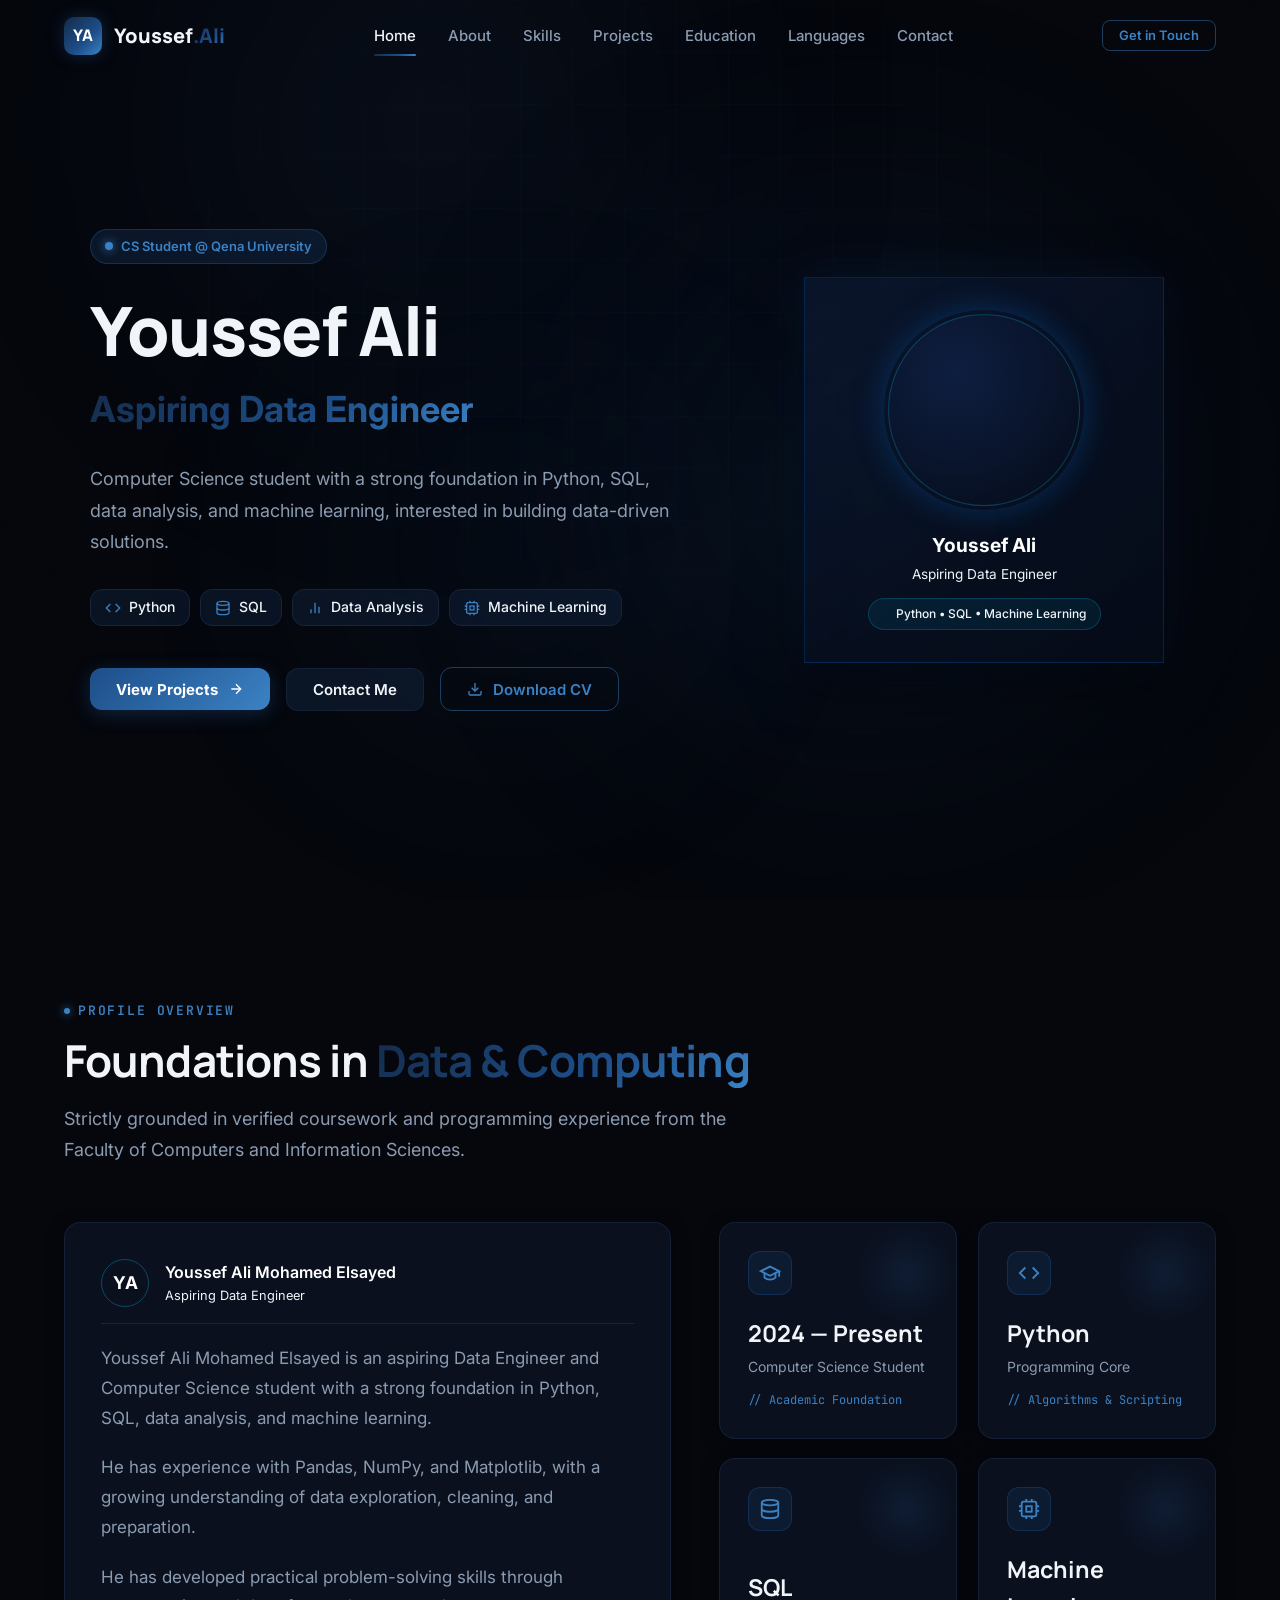
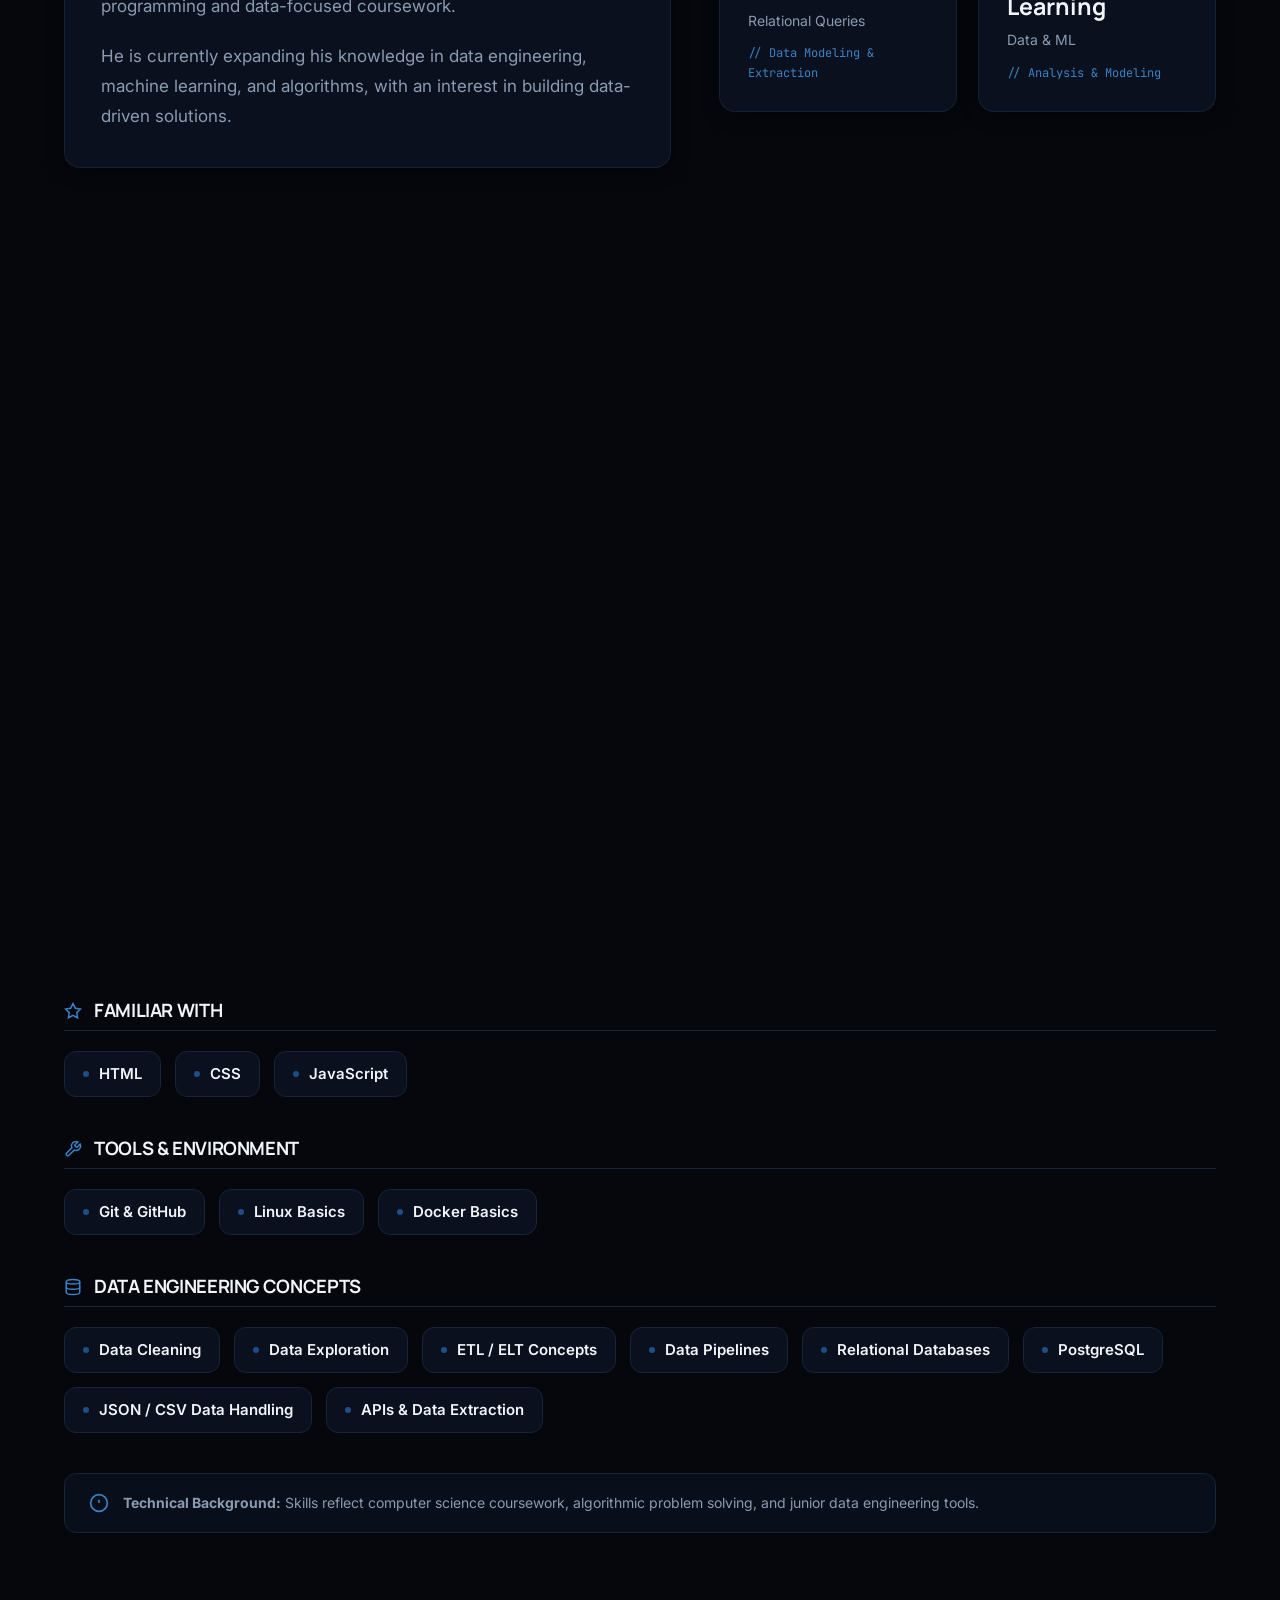
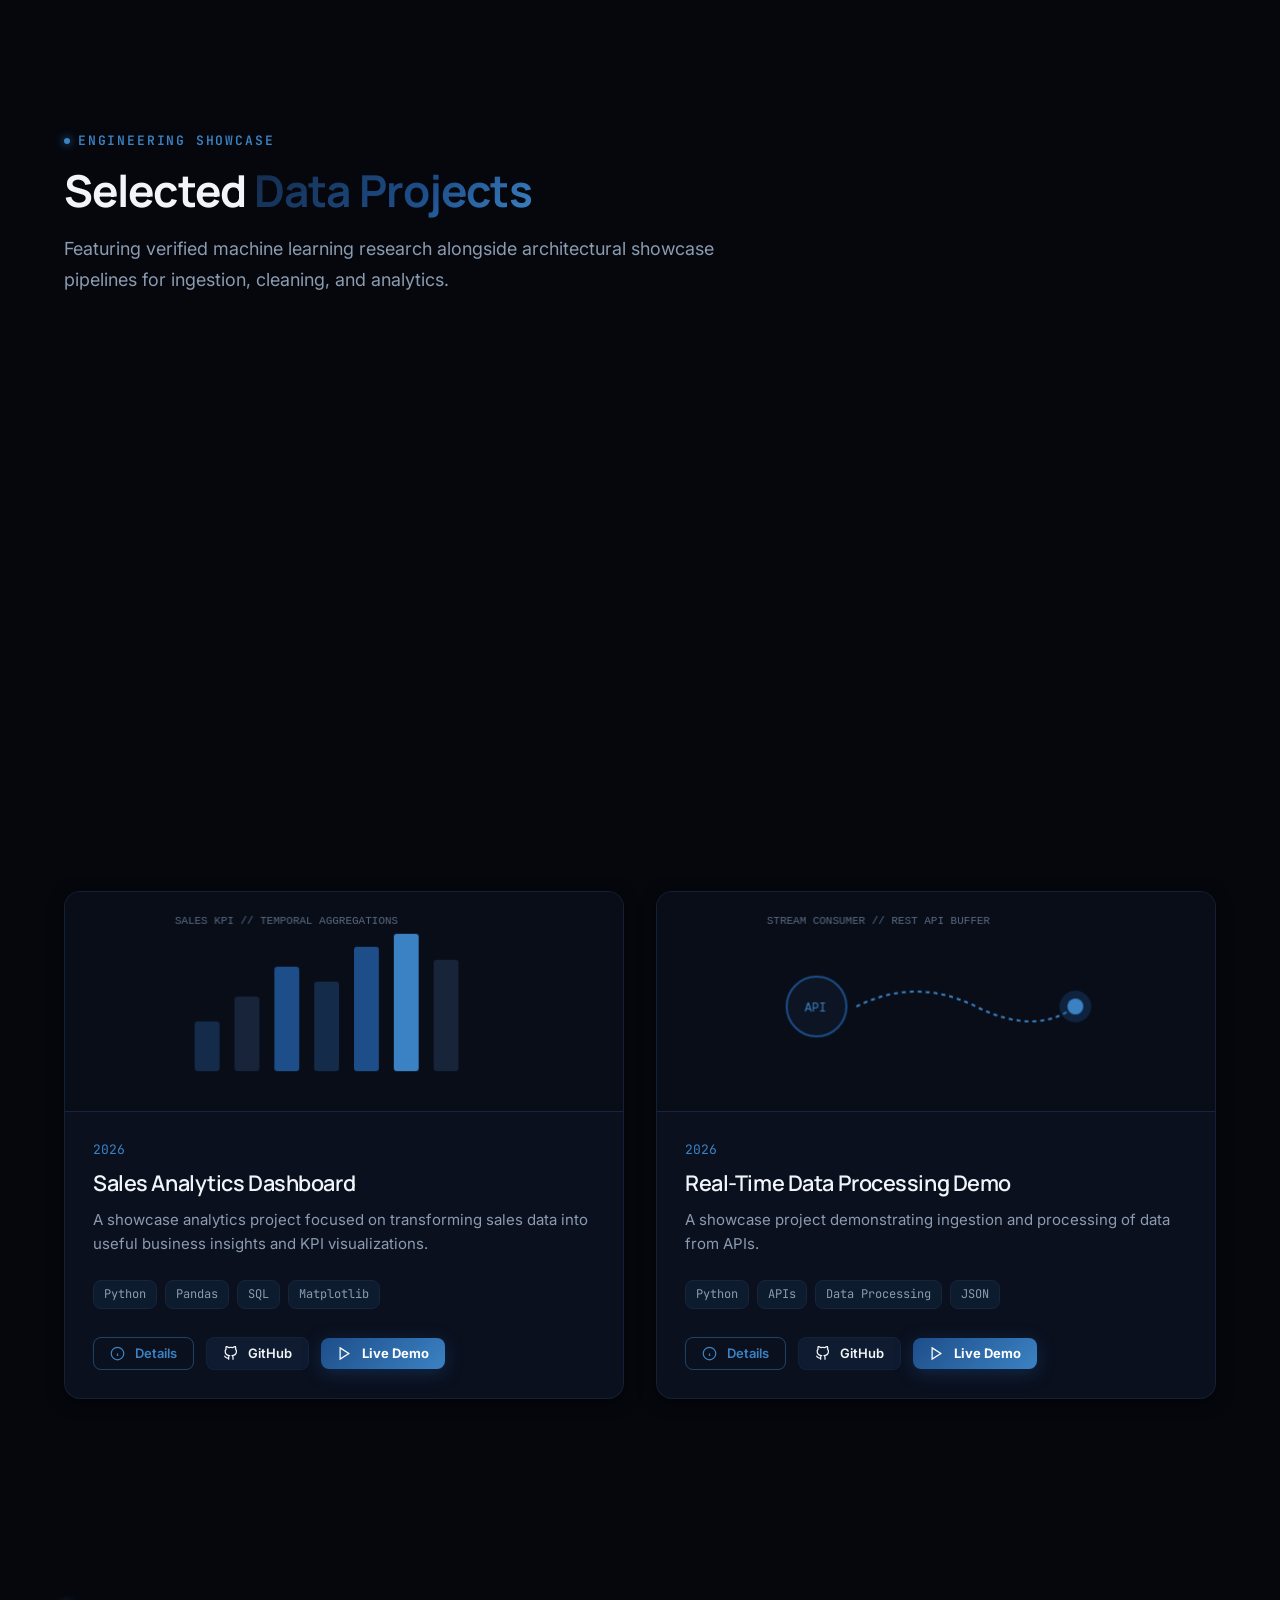
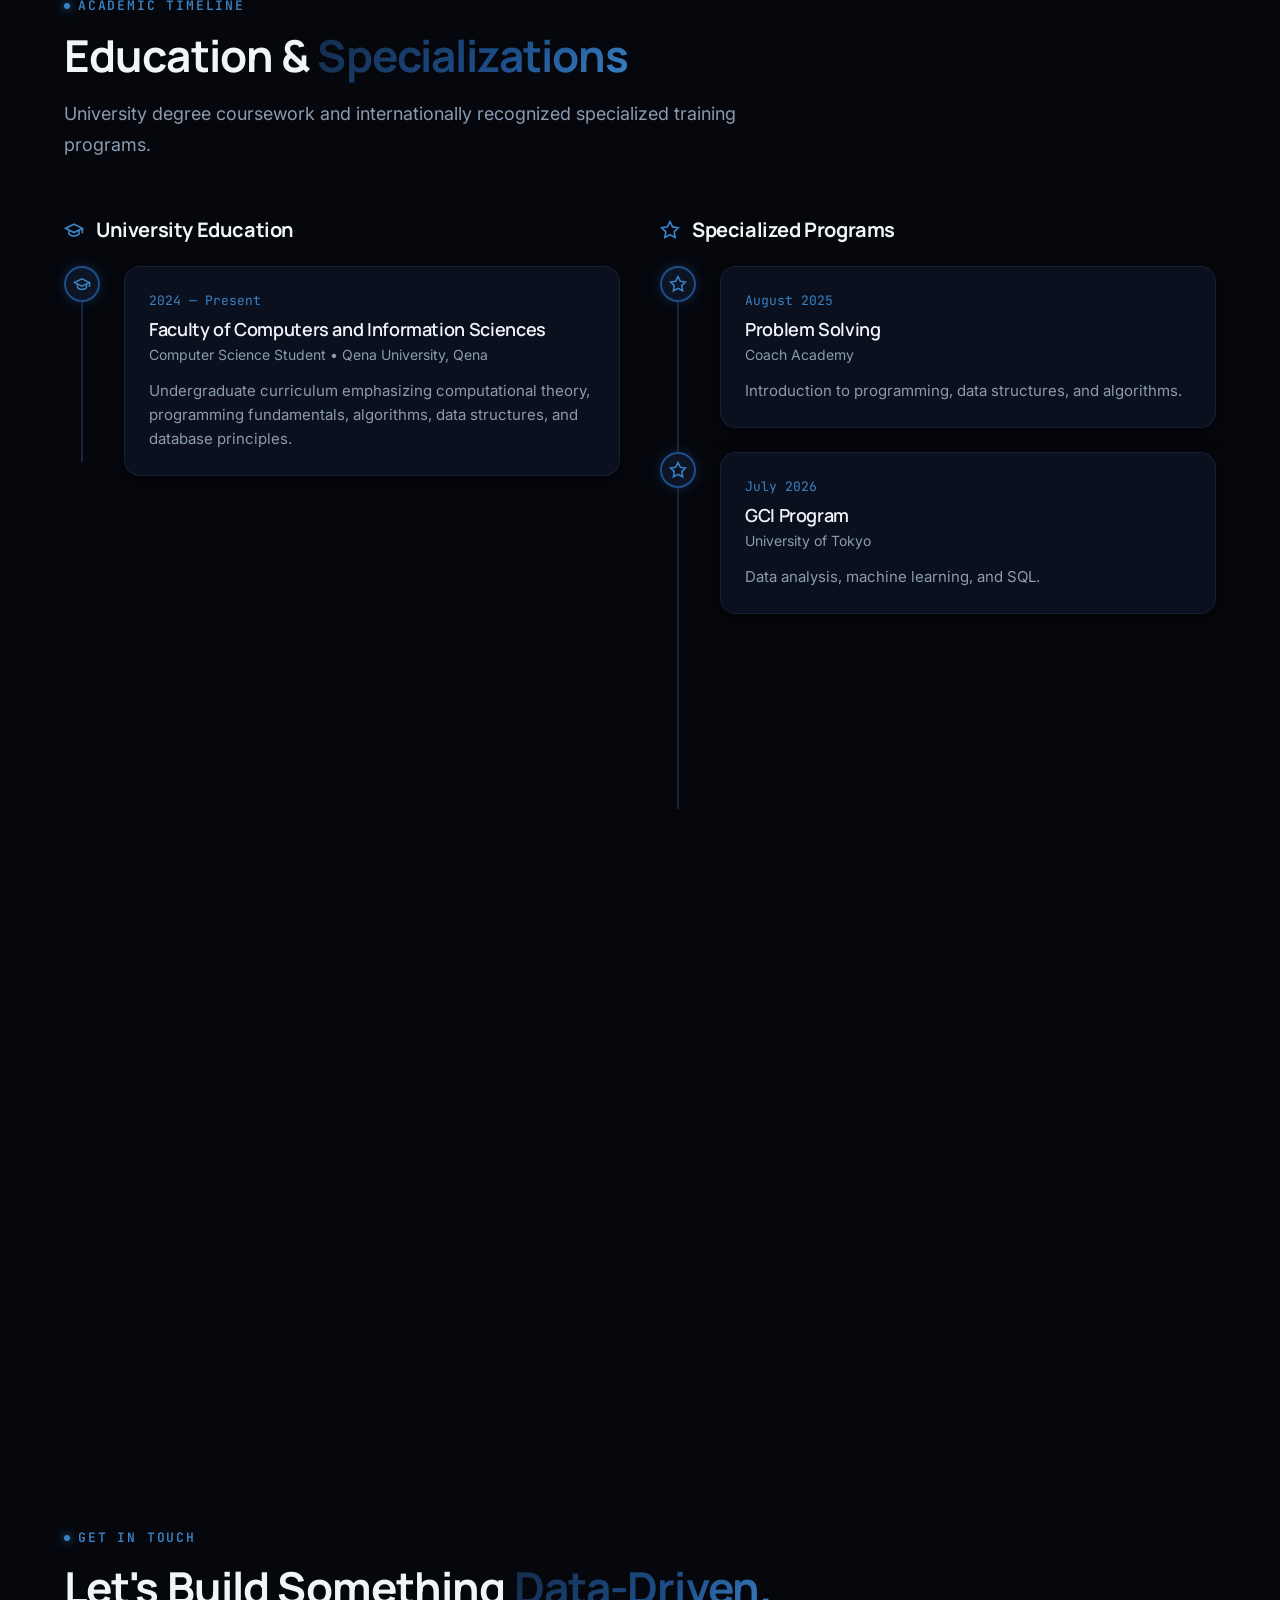
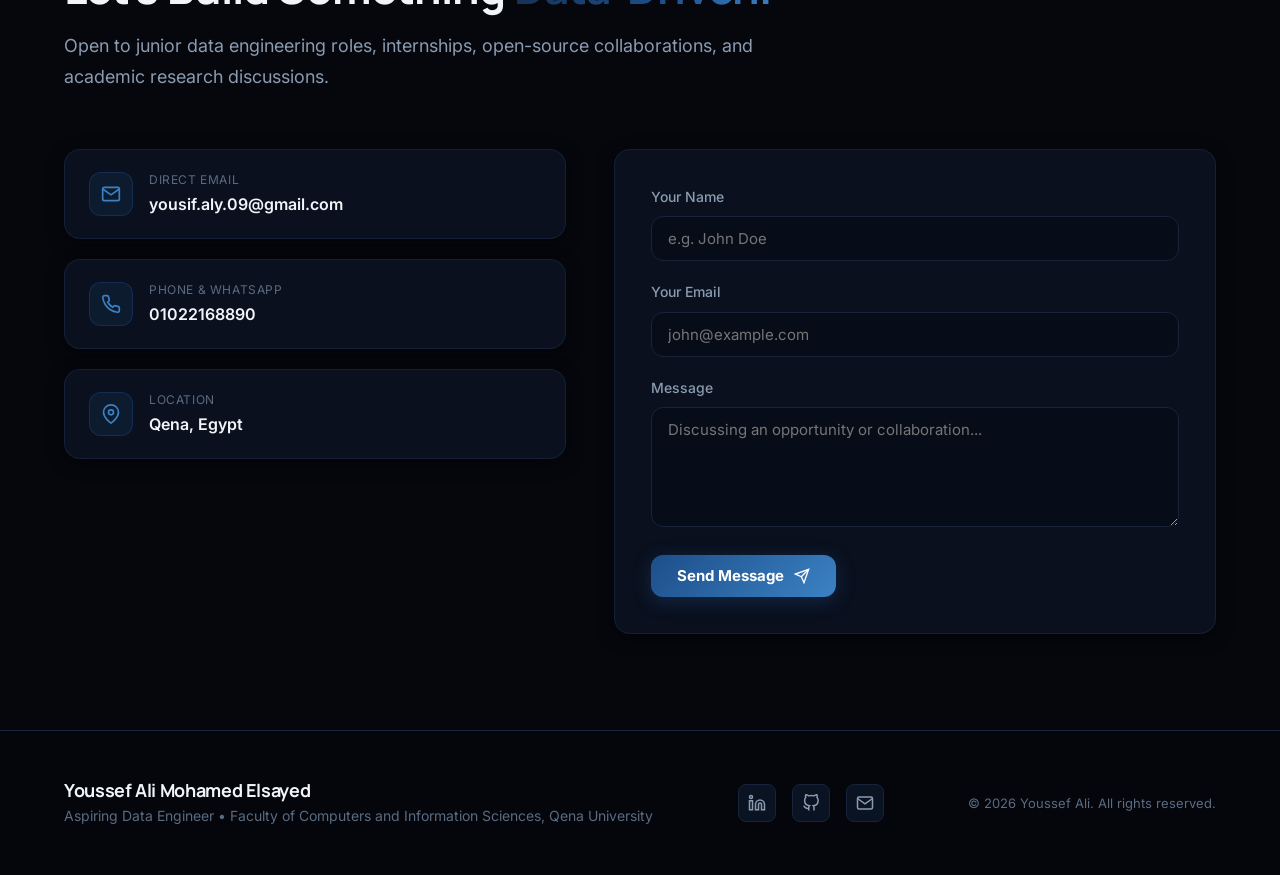
==== commit 03aa5527: "Add files via upload" ====
--- a/index.html
+++ b/index.html
@@ -397,11 +397,7 @@
         <form id="admin-login-form">
           <div class="form-group">
             <label class="form-label" for="admin-username">Username or Email</label>
-            <input type="text" id="admin-username" class="form-control" value="" placeholder="Enter username or email" required autocomplete="username">
-          </div>
-          <div class="form-group">
-            <label class="form-label" for="admin-password">Password</label>
-            <input type="password" id="admin-password" class="form-control" value="" placeholder="Enter password" required autocomplete="current-password">
+            <input type="text" id="admin-username" class="form-control" value="admin" placeholder="Enter username or email" autocomplete="username">
           </div>
 
           <div style="display: flex; flex-direction: column; gap: 0.75rem; margin-top: 1.5rem;">
